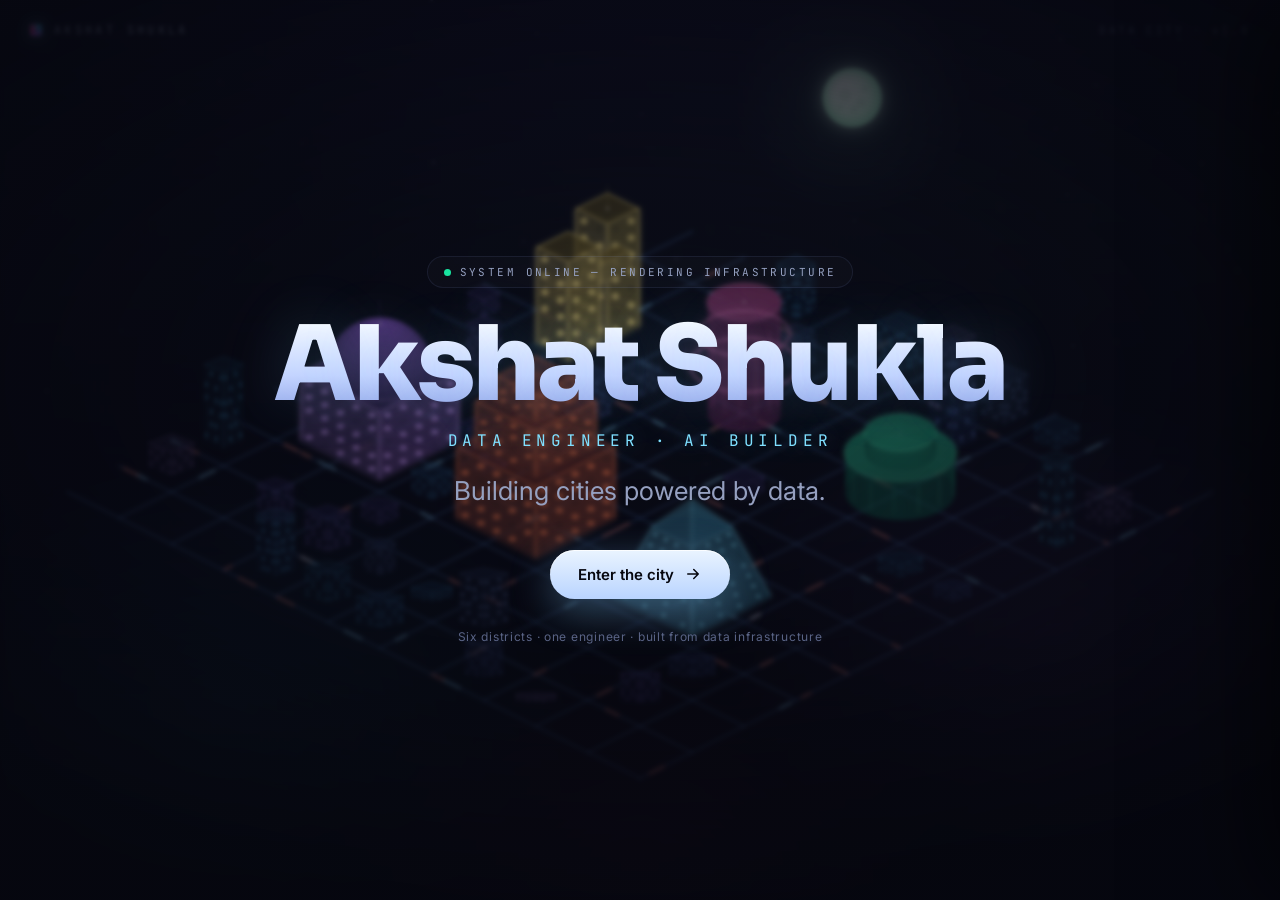
==== index.html @ b4cf758c "Data City — interactive isometric portfolio Initial commit: canvas isometric data-city with six inte" ====
<!DOCTYPE html>
<html lang="en">
<head>
  <meta charset="UTF-8" />
  <meta name="viewport" content="width=device-width, initial-scale=1.0, maximum-scale=1" />
  <title>Akshat Shukla — Data Engineer · AI Builder</title>
  <meta name="description" content="The digital infrastructure of a data engineer, explored as a futuristic city." />
  <link rel="preconnect" href="https://fonts.googleapis.com" />
  <link rel="preconnect" href="https://fonts.gstatic.com" crossorigin />
  <link href="https://fonts.googleapis.com/css2?family=Inter:wght@400;500;600;700;800&family=Sora:wght@600;700;800&family=JetBrains+Mono:wght@400;500&display=swap" rel="stylesheet" />
  <link rel="stylesheet" href="css/styles.css" />
</head>
<body>
  <!-- ambient backdrop -->
  <div class="bg-grad"></div>
  <div class="bg-glow"></div>

  <!-- the city canvas -->
  <canvas id="city" aria-label="Interactive data city"></canvas>

  <!-- hover tooltip -->
  <div id="tip" class="tip" role="status"></div>

  <!-- top bar -->
  <header class="topbar">
    <div class="brand">
      <span class="brand-mark"></span>
      <span class="brand-name">AKSHAT&nbsp;SHUKLA</span>
    </div>
    <div class="topbar-meta">DATA&nbsp;CITY · v1.0</div>
  </header>

  <!-- district rail -->
  <nav id="rail" class="rail" aria-label="Districts"></nav>

  <!-- ground hint -->
  <div class="ground-hint" aria-hidden="true">
    <span>Drag to explore · scroll to zoom · click a district</span>
  </div>

  <!-- hero overlay -->
  <section id="hero" class="hero">
    <div class="hero-inner">
      <div class="hero-eyebrow">
        <span class="pulse-dot"></span> SYSTEM ONLINE — RENDERING INFRASTRUCTURE
      </div>
      <h1 id="hero-name" class="hero-name"></h1>
      <div id="hero-role" class="hero-role"></div>
      <p id="hero-tag" class="hero-tag"></p>
      <button id="enter" class="enter-btn">
        <span>Enter the city</span>
        <svg width="18" height="18" viewBox="0 0 24 24" fill="none">
          <path d="M5 12h14M13 6l6 6-6 6" stroke="currentColor" stroke-width="2" stroke-linecap="round" stroke-linejoin="round"/>
        </svg>
      </button>
      <div class="hero-foot">Six districts · one engineer · built from data infrastructure</div>
    </div>
  </section>

  <!-- detail panel -->
  <div id="scrim" class="scrim"></div>
  <aside id="panel" class="panel" aria-label="District detail">
    <button id="panel-close" class="panel-close" aria-label="Close">
      <svg width="20" height="20" viewBox="0 0 24 24" fill="none">
        <path d="M6 6l12 12M18 6L6 18" stroke="currentColor" stroke-width="2" stroke-linecap="round"/>
      </svg>
    </button>
    <div id="panel-body" class="panel-body"></div>
  </aside>

  <!-- contact strip -->
  <footer class="contact">
    <span class="contact-tag">Let's build something</span>
    <nav id="contact-links" class="contact-links"></nav>
  </footer>

  <script src="js/data.js"></script>
  <script src="js/city.js"></script>
  <script src="js/app.js"></script>
</body>
</html>
---- css/styles.css ----
/* =====================================================================
   DATA CITY — premium dark cyberpunk theme
   ===================================================================== */
:root {
  --bg: #06070f;
  --bg-2: #0a0c1a;
  --ink: #eaf0ff;
  --ink-dim: #95a0c0;
  --ink-faint: #5a6486;
  --line: rgba(120, 140, 200, 0.12);
  --glass: rgba(14, 17, 34, 0.66);
  --accent: #39c6ff;
  --glow: #7fe0ff;
  --ease: cubic-bezier(0.22, 1, 0.36, 1);
}

* { box-sizing: border-box; margin: 0; padding: 0; }
html, body { height: 100%; }
body {
  background: var(--bg);
  color: var(--ink);
  font-family: "Inter", system-ui, -apple-system, sans-serif;
  overflow: hidden;
  -webkit-font-smoothing: antialiased;
  text-rendering: optimizeLegibility;
}

/* ---- ambient backdrop ------------------------------------------------ */
.bg-grad {
  position: fixed; inset: 0; z-index: 0;
  background:
    radial-gradient(120% 80% at 50% -10%, #141033 0%, #0a0c1a 45%, #06070f 100%);
}
.bg-glow {
  position: fixed; inset: 0; z-index: 0; pointer-events: none;
  background:
    radial-gradient(40% 40% at 18% 78%, rgba(57,198,255,0.10), transparent 70%),
    radial-gradient(38% 38% at 82% 70%, rgba(176,107,255,0.10), transparent 70%),
    radial-gradient(34% 34% at 50% 96%, rgba(255,72,176,0.08), transparent 70%);
  filter: blur(8px);
}

#city {
  position: fixed; inset: 0; z-index: 1;
  width: 100%; height: 100%;
  display: block;
  touch-action: none;
}

/* ---- top bar --------------------------------------------------------- */
.topbar {
  position: fixed; top: 0; left: 0; right: 0; z-index: 30;
  display: flex; align-items: center; justify-content: space-between;
  padding: 22px 30px;
  pointer-events: none;
}
.brand { display: flex; align-items: center; gap: 12px; }
.brand-mark {
  width: 12px; height: 12px; border-radius: 3px;
  background: conic-gradient(from 45deg, #39c6ff, #b06bff, #ff48b0, #39c6ff);
  box-shadow: 0 0 16px rgba(127,224,255,0.7);
}
.brand-name {
  font-family: "JetBrains Mono", monospace;
  font-size: 12px; letter-spacing: 0.28em; color: var(--ink-dim);
}
.topbar-meta {
  font-family: "JetBrains Mono", monospace;
  font-size: 11px; letter-spacing: 0.22em; color: var(--ink-faint);
}

/* ---- district rail --------------------------------------------------- */
.rail {
  position: fixed; left: 24px; top: 50%; z-index: 25;
  transform: translateY(-50%);
  display: flex; flex-direction: column; gap: 4px;
  padding: 10px;
  background: var(--glass);
  backdrop-filter: blur(18px) saturate(140%);
  border: 1px solid var(--line);
  border-radius: 16px;
  opacity: 0; pointer-events: none;
  transition: opacity 0.6s var(--ease) 0.2s, transform 0.6s var(--ease);
}
body.entered .rail { opacity: 1; pointer-events: auto; }
.rail-item {
  --accent: #39c6ff;
  display: flex; align-items: center; gap: 11px;
  background: transparent; border: 0; cursor: pointer;
  padding: 9px 14px 9px 11px; border-radius: 11px;
  color: var(--ink-dim); font-size: 13px; font-weight: 500;
  width: 100%; text-align: left;
  transition: background 0.25s, color 0.25s;
}
.rail-item .dot {
  width: 8px; height: 8px; border-radius: 50%;
  background: var(--accent);
  box-shadow: 0 0 10px var(--accent);
  flex-shrink: 0;
}
.rail-item:hover { background: rgba(255,255,255,0.05); color: var(--ink); }
.rail-label { white-space: nowrap; }

/* ---- hover tooltip --------------------------------------------------- */
.tip {
  position: fixed; z-index: 28; pointer-events: none;
  transform: translate(-50%, calc(-100% - 22px));
  display: flex; flex-direction: column; gap: 3px;
  min-width: 200px; max-width: 260px;
  padding: 13px 15px;
  background: var(--glass);
  backdrop-filter: blur(20px) saturate(150%);
  border: 1px solid var(--line);
  border-radius: 14px;
  box-shadow: 0 18px 50px rgba(0,0,0,0.55);
  opacity: 0; scale: 0.95;
  transition: opacity 0.18s var(--ease), scale 0.18s var(--ease);
}
.tip.show { opacity: 1; scale: 1; }
.tip-kicker { font-family: "JetBrains Mono", monospace; font-size: 10px; letter-spacing: 0.18em; text-transform: uppercase; }
.tip-name { font-family: "Sora", sans-serif; font-size: 16px; font-weight: 700; }
.tip-desc { font-size: 12px; color: var(--ink-dim); line-height: 1.45; margin-top: 2px; }
.tip-hint { font-size: 11px; color: var(--ink-faint); margin-top: 6px; }

/* ---- ground hint ----------------------------------------------------- */
.ground-hint {
  position: fixed; bottom: 26px; left: 30px; z-index: 20;
  font-family: "JetBrains Mono", monospace;
  font-size: 11px; letter-spacing: 0.14em; color: var(--ink-faint);
  opacity: 0; transition: opacity 0.8s var(--ease) 0.5s;
}
body.entered .ground-hint { opacity: 1; }
body.panel-open .ground-hint { opacity: 0; }

/* ---- hero ------------------------------------------------------------ */
.hero {
  position: fixed; inset: 0; z-index: 40;
  display: grid; place-items: center;
  padding: 24px;
  background: radial-gradient(80% 60% at 50% 42%, rgba(6,7,15,0.35) 0%, rgba(6,7,15,0.78) 70%, rgba(6,7,15,0.92) 100%);
  backdrop-filter: blur(2px);
  transition: opacity 1s var(--ease), backdrop-filter 1s var(--ease);
}
.hero.dismiss { opacity: 0; backdrop-filter: blur(0); pointer-events: none; }
.hero-inner {
  text-align: center; max-width: 760px;
  animation: heroIn 1.2s var(--ease) both;
}
@keyframes heroIn { from { opacity: 0; transform: translateY(22px); } to { opacity: 1; transform: none; } }
.hero-eyebrow {
  display: inline-flex; align-items: center; gap: 9px;
  font-family: "JetBrains Mono", monospace;
  font-size: 11px; letter-spacing: 0.22em; color: var(--ink-dim);
  padding: 8px 16px; border: 1px solid var(--line); border-radius: 100px;
  background: rgba(255,255,255,0.02);
}
.pulse-dot {
  width: 7px; height: 7px; border-radius: 50%; background: #19e3a0;
  box-shadow: 0 0 0 0 rgba(25,227,160,0.6); animation: pulse 2s infinite;
}
@keyframes pulse {
  0% { box-shadow: 0 0 0 0 rgba(25,227,160,0.55); }
  70% { box-shadow: 0 0 0 9px rgba(25,227,160,0); }
  100% { box-shadow: 0 0 0 0 rgba(25,227,160,0); }
}
.hero-name {
  font-family: "Sora", sans-serif; font-weight: 800;
  font-size: clamp(48px, 9vw, 104px);
  line-height: 0.98; letter-spacing: -0.03em;
  margin: 26px 0 14px;
  background: linear-gradient(180deg, #ffffff 0%, #c8d4ff 60%, #8ea2e6 100%);
  -webkit-background-clip: text; background-clip: text; color: transparent;
  text-shadow: 0 0 60px rgba(127,224,255,0.18);
}
.hero-role {
  font-family: "JetBrains Mono", monospace;
  font-size: clamp(13px, 2vw, 16px); letter-spacing: 0.3em;
  color: var(--glow); text-transform: uppercase;
  text-shadow: 0 0 22px rgba(127,224,255,0.4);
}
.hero-tag {
  font-size: clamp(18px, 3vw, 26px); color: var(--ink-dim);
  margin: 22px auto 0; max-width: 520px; line-height: 1.4; font-weight: 400;
}
.enter-btn {
  margin-top: 40px;
  display: inline-flex; align-items: center; gap: 10px;
  font-family: "Inter", sans-serif; font-size: 15px; font-weight: 600;
  color: #06070f; cursor: pointer;
  padding: 15px 28px; border: 0; border-radius: 100px;
  background: linear-gradient(180deg, #eaf4ff, #b9d4ff);
  box-shadow: 0 12px 40px rgba(127,200,255,0.35), inset 0 1px 0 rgba(255,255,255,0.8);
  transition: transform 0.3s var(--ease), box-shadow 0.3s var(--ease);
}
.enter-btn:hover { transform: translateY(-2px); box-shadow: 0 18px 54px rgba(127,200,255,0.5); }
.enter-btn svg { transition: transform 0.3s var(--ease); }
.enter-btn:hover svg { transform: translateX(4px); }
.hero-foot {
  margin-top: 30px; font-size: 12px; color: var(--ink-faint);
  letter-spacing: 0.06em;
}

/* ---- scrim ----------------------------------------------------------- */
.scrim {
  position: fixed; inset: 0; z-index: 44;
  background: rgba(4,5,12,0.5);
  backdrop-filter: blur(3px);
  opacity: 0; pointer-events: none;
  transition: opacity 0.5s var(--ease);
}
.scrim.show { opacity: 1; pointer-events: auto; }

/* ---- detail panel ---------------------------------------------------- */
.panel {
  position: fixed; top: 0; right: 0; bottom: 0; z-index: 46;
  width: min(560px, 94vw);
  background: linear-gradient(180deg, rgba(13,16,33,0.96), rgba(8,10,22,0.98));
  backdrop-filter: blur(26px) saturate(150%);
  border-left: 1px solid var(--line);
  box-shadow: -40px 0 100px rgba(0,0,0,0.6);
  transform: translateX(104%);
  transition: transform 0.66s var(--ease);
  display: flex; flex-direction: column;
}
.panel::before {
  content: ""; position: absolute; top: 0; left: 0; right: 0; height: 3px;
  background: linear-gradient(90deg, transparent, var(--accent), transparent);
  box-shadow: 0 0 24px var(--glow);
}
.panel.open { transform: none; }
.panel-close {
  position: absolute; top: 20px; right: 20px; z-index: 2;
  width: 40px; height: 40px; border-radius: 50%;
  display: grid; place-items: center; cursor: pointer;
  background: rgba(255,255,255,0.05); border: 1px solid var(--line);
  color: var(--ink-dim); transition: all 0.25s var(--ease);
}
.panel-close:hover { background: rgba(255,255,255,0.1); color: var(--ink); transform: rotate(90deg); }

.panel-body { overflow-y: auto; padding: 56px 44px 40px; scrollbar-width: thin; }
.panel-body::-webkit-scrollbar { width: 8px; }
.panel-body::-webkit-scrollbar-thumb { background: rgba(255,255,255,0.08); border-radius: 8px; }

.panel-head { padding-bottom: 8px; }
.panel-kicker {
  font-family: "JetBrains Mono", monospace; font-size: 12px;
  letter-spacing: 0.24em; text-transform: uppercase; color: var(--accent);
  text-shadow: 0 0 18px var(--glow);
}
.panel-title {
  font-family: "Sora", sans-serif; font-weight: 800;
  font-size: clamp(30px, 5vw, 42px); line-height: 1.04; letter-spacing: -0.02em;
  margin: 12px 0 16px;
}
.panel-lede { color: var(--ink-dim); font-size: 15.5px; line-height: 1.62; }

.stats { display: flex; gap: 10px; margin-top: 26px; }
.stat {
  flex: 1; padding: 16px 14px; border-radius: 14px;
  background: rgba(255,255,255,0.025); border: 1px solid var(--line);
  text-align: center;
}
.stat-v {
  font-family: "Sora", sans-serif; font-weight: 700; font-size: 24px;
  color: var(--ink);
  background: linear-gradient(180deg, var(--glow), var(--accent));
  -webkit-background-clip: text; background-clip: text; color: transparent;
}
.stat-k { font-size: 11px; color: var(--ink-faint); margin-top: 5px; letter-spacing: 0.04em; }

.block { margin-top: 38px; }
.block-title {
  font-family: "JetBrains Mono", monospace; font-size: 12px;
  letter-spacing: 0.2em; text-transform: uppercase; color: var(--ink-faint);
  margin-bottom: 16px; display: flex; align-items: center; gap: 10px;
}
.block-title::after { content: ""; flex: 1; height: 1px; background: var(--line); }

.xp {
  padding: 18px 20px; border-radius: 16px; margin-bottom: 12px;
  background: rgba(255,255,255,0.022); border: 1px solid var(--line);
  border-left: 2px solid color-mix(in srgb, var(--accent) 70%, transparent);
}
.xp-head { display: flex; justify-content: space-between; align-items: baseline; gap: 12px; }
.xp-role { font-family: "Sora", sans-serif; font-size: 16px; font-weight: 700; }
.xp-org { font-size: 13px; color: var(--ink-dim); margin-top: 2px; }
.xp-period {
  font-family: "JetBrains Mono", monospace; font-size: 11px;
  color: var(--glow); white-space: nowrap; letter-spacing: 0.04em;
}
.xp-points { list-style: none; margin-top: 12px; display: flex; flex-direction: column; gap: 8px; }
.xp-points li {
  position: relative; padding-left: 16px; font-size: 13.5px;
  color: var(--ink-dim); line-height: 1.55;
}
.xp-points li::before {
  content: ""; position: absolute; left: 0; top: 8px;
  width: 5px; height: 5px; border-radius: 50%;
  background: var(--accent); box-shadow: 0 0 8px var(--glow);
}
.xp-note { margin-top: 8px; font-size: 13px; color: var(--glow); font-family: "JetBrains Mono", monospace; }

.projects { display: flex; flex-direction: column; gap: 14px; }
.project {
  padding: 20px; border-radius: 16px;
  background: rgba(255,255,255,0.022);
  border: 1px solid var(--line);
  transition: border-color 0.3s var(--ease), transform 0.3s var(--ease), background 0.3s var(--ease);
}
.project:hover {
  border-color: color-mix(in srgb, var(--accent) 50%, transparent);
  background: rgba(255,255,255,0.04);
  transform: translateY(-2px);
}
.project h4 { font-family: "Sora", sans-serif; font-size: 17px; font-weight: 700; }
.project p { color: var(--ink-dim); font-size: 14px; line-height: 1.6; margin: 9px 0 14px; }
.tags { display: flex; flex-wrap: wrap; gap: 7px; }
.tag {
  font-family: "JetBrains Mono", monospace; font-size: 11px;
  padding: 5px 10px; border-radius: 7px; color: var(--glow);
  background: color-mix(in srgb, var(--accent) 12%, transparent);
  border: 1px solid color-mix(in srgb, var(--accent) 28%, transparent);
}

.skill-grid { display: grid; grid-template-columns: 1fr 1fr; gap: 16px; }
.skill-group-name { font-size: 12px; color: var(--ink-faint); margin-bottom: 9px; letter-spacing: 0.04em; }
.chips { display: flex; flex-wrap: wrap; gap: 7px; }
.chip {
  font-size: 12.5px; padding: 6px 11px; border-radius: 8px;
  background: rgba(255,255,255,0.04); border: 1px solid var(--line); color: var(--ink);
  transition: all 0.25s var(--ease);
}
.chip:hover {
  border-color: color-mix(in srgb, var(--accent) 55%, transparent);
  color: var(--glow); box-shadow: 0 0 18px color-mix(in srgb, var(--accent) 25%, transparent);
}

.side { display: flex; flex-direction: column; gap: 10px; }
.side-item {
  padding: 13px 16px; border-radius: 13px;
  background: rgba(255,255,255,0.02); border: 1px solid var(--line);
  transition: border-color 0.25s var(--ease);
}
.side-item:hover { border-color: color-mix(in srgb, var(--accent) 40%, transparent); }
.side-row { display: flex; justify-content: space-between; align-items: baseline; gap: 10px; }
.side-name { font-family: "Sora", sans-serif; font-size: 14.5px; font-weight: 600; }
.side-tag { font-family: "JetBrains Mono", monospace; font-size: 10.5px; color: var(--glow); white-space: nowrap; }
.side-desc { font-size: 13px; color: var(--ink-dim); line-height: 1.5; margin-top: 4px; }

.diagram-wrap {
  padding: 18px; border-radius: 16px;
  background: rgba(255,255,255,0.018); border: 1px solid var(--line);
  overflow-x: auto;
}
.diagram { width: 100%; height: auto; min-width: 480px; }

.achievements { list-style: none; display: flex; flex-direction: column; gap: 10px; }
.achievements li {
  display: flex; align-items: flex-start; gap: 11px;
  font-size: 14.5px; color: var(--ink-dim); line-height: 1.5;
}
.bolt { color: var(--accent); filter: drop-shadow(0 0 8px var(--glow)); }

/* ---- spotify / moon panel ---- */
.moon-card {
  position: relative; overflow: hidden;
  padding: 40px 28px 32px; border-radius: 20px; text-align: center;
  background:
    radial-gradient(120% 90% at 50% -20%, color-mix(in srgb, var(--accent) 22%, transparent), transparent 60%),
    rgba(255,255,255,0.02);
  border: 1px solid color-mix(in srgb, var(--accent) 28%, transparent);
}
.moon-orb {
  width: 92px; height: 92px; border-radius: 50%; margin: 0 auto 26px;
  background: radial-gradient(circle at 36% 32%, #fff, var(--glow) 55%, var(--accent));
  box-shadow: 0 0 50px color-mix(in srgb, var(--glow) 60%, transparent), inset -8px -8px 22px rgba(40,90,65,0.25);
  animation: moonFloat 6s ease-in-out infinite;
}
@keyframes moonFloat { 0%,100% { transform: translateY(0); } 50% { transform: translateY(-8px); } }
.eq { display: flex; align-items: flex-end; justify-content: center; gap: 3px; height: 46px; margin-bottom: 26px; }
.eq-bar {
  width: 4px; border-radius: 3px; background: linear-gradient(180deg, var(--glow), var(--accent));
  height: 30%; opacity: 0.85;
  animation: eq 1.1s ease-in-out infinite;
  animation-delay: calc(var(--i) * -0.07s);
}
@keyframes eq { 0%,100% { height: 18%; } 50% { height: 92%; } }
.spotify-btn {
  display: inline-flex; align-items: center; gap: 10px;
  padding: 13px 24px; border-radius: 100px; text-decoration: none;
  font-size: 14.5px; font-weight: 600; color: #052012;
  background: linear-gradient(180deg, #b8ffd6, var(--accent));
  box-shadow: 0 10px 32px color-mix(in srgb, var(--accent) 40%, transparent);
  transition: transform 0.3s var(--ease), box-shadow 0.3s var(--ease);
}
.spotify-btn:hover { transform: translateY(-2px); box-shadow: 0 16px 42px color-mix(in srgb, var(--accent) 55%, transparent); }
.moon-note { margin-top: 20px; font-size: 13px; color: var(--ink-dim); font-style: italic; }

.sp-embeds { display: flex; flex-direction: column; gap: 24px; }
.sp-item { display: flex; flex-direction: column; gap: 11px; }
.sp-name { font-family: "Sora", sans-serif; font-size: 15px; font-weight: 700; }
.sp-blurb { font-size: 13px; color: var(--ink-dim); line-height: 1.55; margin-top: 3px; }
.sp-embed { display: block; width: 100%; border: 0; border-radius: 12px; }

.panel-foot { margin-top: 40px; }
.next-district {
  --accent: #39c6ff;
  width: 100%; text-align: left; cursor: pointer;
  display: flex; flex-direction: column; gap: 4px;
  padding: 18px 22px; border-radius: 16px;
  background: color-mix(in srgb, var(--accent) 8%, transparent);
  border: 1px solid color-mix(in srgb, var(--accent) 30%, transparent);
  color: var(--ink); transition: all 0.3s var(--ease);
}
.next-district:hover { background: color-mix(in srgb, var(--accent) 16%, transparent); transform: translateX(4px); }
.next-district span { font-size: 11px; color: var(--ink-faint); letter-spacing: 0.14em; text-transform: uppercase; }
.next-district strong { font-family: "Sora", sans-serif; font-size: 18px; }

/* ---- contact --------------------------------------------------------- */
.contact {
  position: fixed; right: 30px; bottom: 24px; z-index: 22;
  display: flex; align-items: center; gap: 16px;
  opacity: 0; transition: opacity 0.8s var(--ease) 0.6s;
}
body.entered .contact { opacity: 1; }
body.panel-open .contact { opacity: 0; pointer-events: none; }
.contact-tag { font-size: 12px; color: var(--ink-faint); }
.contact-links { display: flex; gap: 6px; }
.contact-links a {
  font-size: 12.5px; color: var(--ink-dim); text-decoration: none;
  padding: 8px 13px; border-radius: 9px; border: 1px solid var(--line);
  background: var(--glass); backdrop-filter: blur(12px);
  transition: all 0.25s var(--ease);
}
.contact-links a:hover { color: var(--ink); border-color: rgba(127,224,255,0.4); box-shadow: 0 0 18px rgba(127,224,255,0.18); }

/* ---- responsive ------------------------------------------------------ */
@media (max-width: 720px) {
  .rail { left: 12px; padding: 8px; }
  .rail-label { display: none; }
  .rail-item { padding: 11px; }
  .topbar { padding: 16px 18px; }
  .contact { right: 14px; bottom: 14px; }
  .contact-tag { display: none; }
  .panel-body { padding: 52px 24px 32px; }
  .skill-grid { grid-template-columns: 1fr; }
  .ground-hint { font-size: 10px; bottom: 70px; }
}

@media (prefers-reduced-motion: reduce) {
  *, *::before, *::after { animation-duration: 0.001ms !important; transition-duration: 0.18s !important; }
}
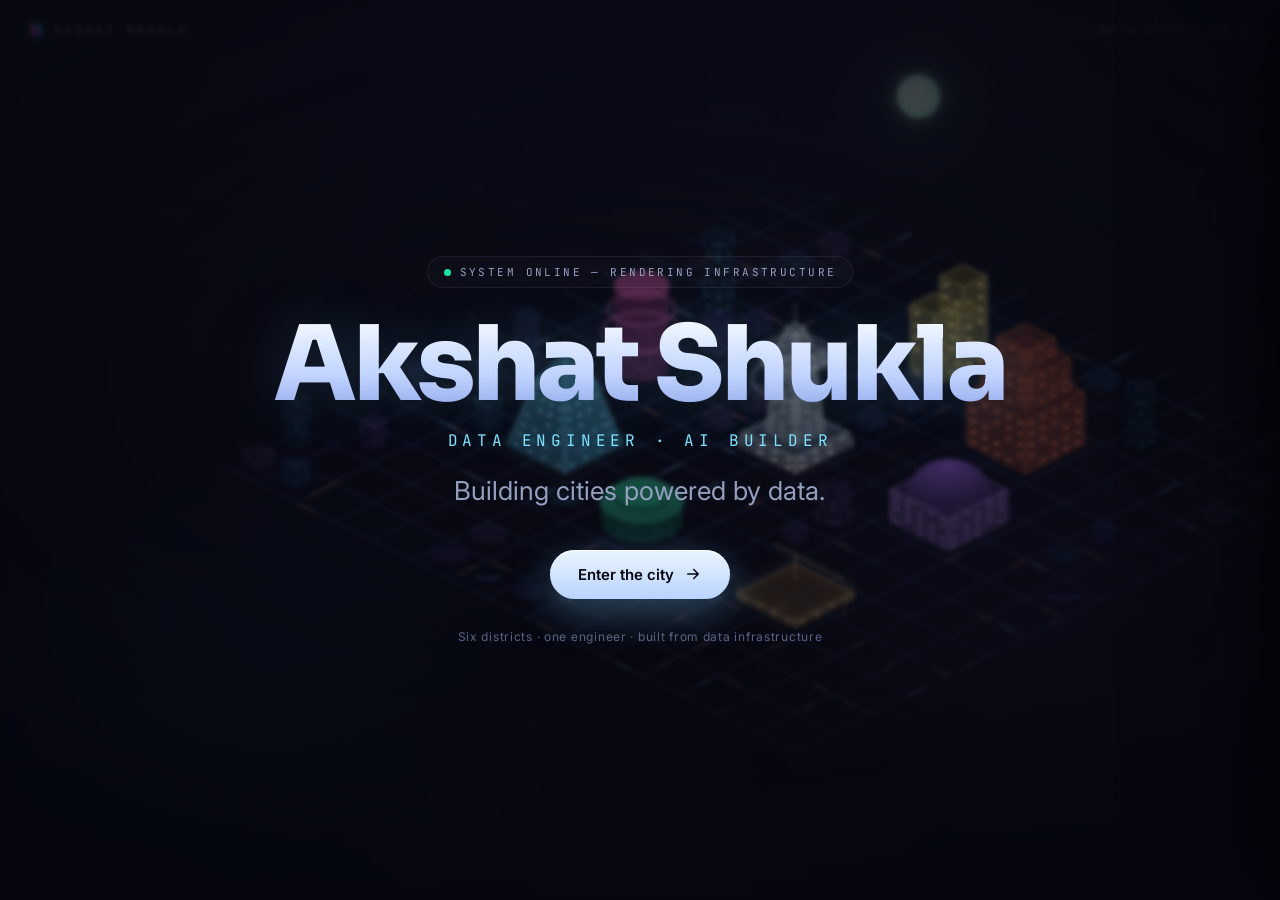
==== commit 97801d64: "Add rail collapse toggle + raise the moon Add a chevron toggle that hides/shows the left district ra" ====
--- a/index.html
+++ b/index.html
@@ -32,6 +32,11 @@
 
   <!-- district rail -->
   <nav id="rail" class="rail" aria-label="Districts"></nav>
+  <button id="rail-toggle" class="rail-toggle" aria-label="Toggle district panel" title="Hide / show districts">
+    <svg class="chev" width="16" height="16" viewBox="0 0 24 24" fill="none">
+      <path d="M15 6l-6 6 6 6" stroke="currentColor" stroke-width="2" stroke-linecap="round" stroke-linejoin="round"/>
+    </svg>
+  </button>
 
   <!-- ground hint -->
   <div class="ground-hint" aria-hidden="true">
--- a/css/styles.css
+++ b/css/styles.css
@@ -101,6 +101,25 @@
 .rail-item:hover { background: rgba(255,255,255,0.05); color: var(--ink); }
 .rail-label { white-space: nowrap; }
 
+/* rail collapse toggle */
+.rail-toggle {
+  position: fixed; top: 50%; left: 290px; z-index: 26;
+  transform: translateY(-50%);
+  width: 30px; height: 50px; border-radius: 12px;
+  display: grid; place-items: center; cursor: pointer;
+  background: var(--glass); backdrop-filter: blur(18px) saturate(140%);
+  border: 1px solid var(--line); color: var(--ink-dim);
+  opacity: 0; pointer-events: none;
+  transition: left 0.5s var(--ease), opacity 0.6s var(--ease) 0.2s, color 0.25s, background 0.25s;
+}
+.rail-toggle:hover { color: var(--ink); background: rgba(255,255,255,0.06); }
+.rail-toggle .chev { transition: transform 0.5s var(--ease); }
+body.entered .rail-toggle { opacity: 1; pointer-events: auto; }
+body.rail-collapsed .rail { transform: translateY(-50%) translateX(-130%); pointer-events: none; }
+body.rail-collapsed .rail-toggle { left: 16px; }
+body.rail-collapsed .rail-toggle .chev { transform: rotate(180deg); }
+body.panel-open .rail-toggle { opacity: 0; pointer-events: none; }
+
 /* ---- hover tooltip --------------------------------------------------- */
 .tip {
   position: fixed; z-index: 28; pointer-events: none;
@@ -268,6 +287,39 @@
 }
 .stat-k { font-size: 11px; color: var(--ink-faint); margin-top: 5px; letter-spacing: 0.04em; }
 
+/* ---- under-construction (future district) ---- */
+.wip-badge {
+  display: inline-flex; align-items: center; gap: 8px; margin-top: 14px;
+  font-family: "JetBrains Mono", monospace; font-size: 11px; letter-spacing: 0.16em;
+  text-transform: uppercase; color: var(--glow);
+  padding: 7px 14px; border-radius: 100px;
+  background: color-mix(in srgb, var(--accent) 12%, transparent);
+  border: 1px solid color-mix(in srgb, var(--accent) 40%, transparent);
+}
+.wip-dot {
+  width: 8px; height: 8px; border-radius: 2px; background: var(--accent);
+  box-shadow: 0 0 10px var(--accent); animation: wipBlink 1.4s steps(1) infinite;
+}
+@keyframes wipBlink { 0%,50% { opacity: 1; } 51%,100% { opacity: 0.25; } }
+
+.roadmap { display: flex; flex-direction: column; gap: 16px; }
+.rm-item { display: flex; gap: 14px; align-items: flex-start; }
+.rm-marker {
+  flex-shrink: 0; margin-top: 5px; width: 11px; height: 11px;
+  border-radius: 3px; border: 2px solid var(--accent);
+  background: color-mix(in srgb, var(--accent) 22%, transparent);
+  box-shadow: 0 0 10px color-mix(in srgb, var(--accent) 50%, transparent);
+}
+.rm-title { font-family: "Sora", sans-serif; font-size: 15.5px; font-weight: 700; }
+.rm-desc { font-size: 13.5px; color: var(--ink-dim); line-height: 1.55; margin-top: 4px; }
+
+.dot-wip { border-radius: 2px; animation: wipBlink 1.4s steps(1) infinite; }
+.rail-soon {
+  margin-left: auto; font-family: "JetBrains Mono", monospace; font-size: 9px;
+  letter-spacing: 0.14em; color: var(--accent); padding: 2px 6px; border-radius: 5px;
+  border: 1px solid color-mix(in srgb, var(--accent) 45%, transparent);
+}
+
 .block { margin-top: 38px; }
 .block-title {
   font-family: "JetBrains Mono", monospace; font-size: 12px;
@@ -360,6 +412,38 @@
   font-size: 14.5px; color: var(--ink-dim); line-height: 1.5;
 }
 .bolt { color: var(--accent); filter: drop-shadow(0 0 8px var(--glow)); }
+
+/* ---- mission control HQ ---- */
+.rail-hq { position: relative; }
+.hq-mark {
+  width: 12px; height: 12px; flex-shrink: 0;
+  background: conic-gradient(from 45deg, #39c6ff, #b06bff, #ff48b0, #39c6ff);
+  border-radius: 3px; transform: rotate(45deg);
+  box-shadow: 0 0 12px rgba(207,227,255,0.8);
+}
+.rail-hq .rail-label { font-weight: 600; color: var(--ink); }
+.hq-head .hq-role {
+  font-family: "JetBrains Mono", monospace; font-size: 12px; letter-spacing: 0.26em;
+  text-transform: uppercase; color: var(--glow); margin: 4px 0 16px;
+  text-shadow: 0 0 20px rgba(255,255,255,0.4);
+}
+.hq-mission {
+  margin: 0; padding: 18px 22px; border-radius: 14px;
+  border-left: 3px solid color-mix(in srgb, var(--accent) 80%, transparent);
+  background: rgba(255,255,255,0.03);
+  font-family: "Sora", sans-serif; font-size: 18px; line-height: 1.5; font-weight: 600;
+  color: var(--ink);
+}
+.hq-future { font-size: 15px; line-height: 1.62; color: var(--ink-dim); }
+.hq-contact { display: flex; flex-wrap: wrap; gap: 10px; }
+.hq-contact a {
+  font-size: 14px; font-weight: 600; text-decoration: none; color: #06070f;
+  padding: 11px 20px; border-radius: 100px;
+  background: linear-gradient(180deg, #eaf4ff, #b9d4ff);
+  box-shadow: 0 8px 24px rgba(127,200,255,0.28);
+  transition: transform 0.25s var(--ease), box-shadow 0.25s var(--ease);
+}
+.hq-contact a:hover { transform: translateY(-2px); box-shadow: 0 14px 34px rgba(127,200,255,0.45); }
 
 /* ---- spotify / moon panel ---- */
 .moon-card {
@@ -438,7 +522,9 @@
 @media (max-width: 720px) {
   .rail { left: 12px; padding: 8px; }
   .rail-label { display: none; }
+  .rail-soon { display: none; }
   .rail-item { padding: 11px; }
+  .rail-toggle { left: 66px; }
   .topbar { padding: 16px 18px; }
   .contact { right: 14px; bottom: 14px; }
   .contact-tag { display: none; }
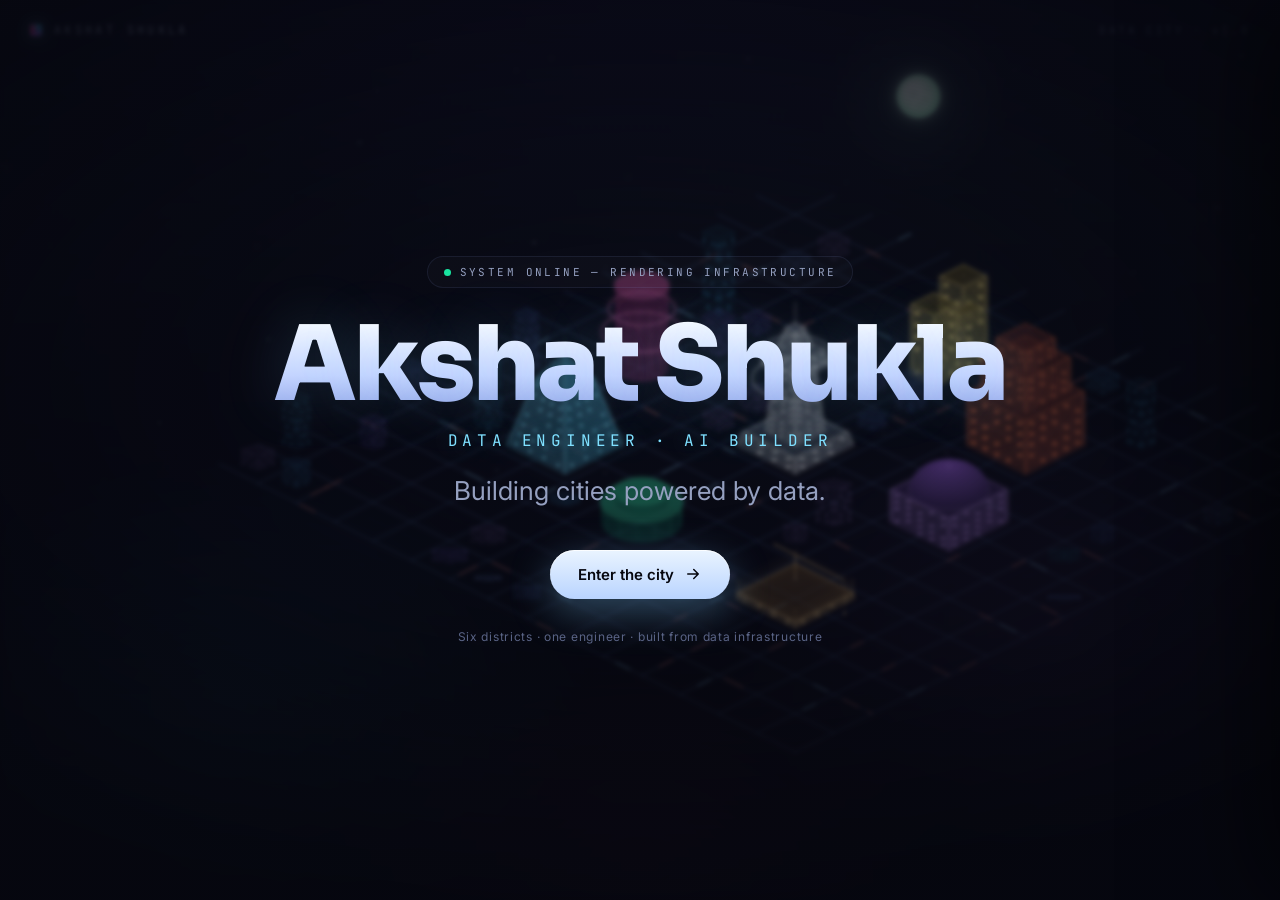
==== commit caf8356a: "Add deep-linkable districts + OG / Twitter share card Council #2 + #3 priority: distribution plumbin" ====
--- a/index.html
+++ b/index.html
@@ -4,7 +4,29 @@
   <meta charset="UTF-8" />
   <meta name="viewport" content="width=device-width, initial-scale=1.0, maximum-scale=1" />
   <title>Akshat Shukla — Data Engineer · AI Builder</title>
-  <meta name="description" content="The digital infrastructure of a data engineer, explored as a futuristic city." />
+  <meta name="description" content="Building cities powered by data. An interactive data city portfolio — Databricks, Snowflake, AI agents, and the platforms in between." />
+  <meta name="author" content="Akshat Shukla" />
+  <meta name="theme-color" content="#06070f" />
+
+  <!-- Open Graph (LinkedIn, Slack, iMessage previews) -->
+  <meta property="og:type" content="website" />
+  <meta property="og:site_name" content="Data City" />
+  <meta property="og:title" content="Akshat Shukla — Data Engineer · AI Builder" />
+  <meta property="og:description" content="Building cities powered by data. An interactive data-engineer portfolio rendered as a futuristic city." />
+  <meta property="og:url" content="https://data-city.vercel.app/" />
+  <meta property="og:image" content="https://data-city.vercel.app/assets/og.png" />
+  <meta property="og:image:width" content="1200" />
+  <meta property="og:image:height" content="630" />
+  <meta property="og:image:alt" content="An isometric neon data city skyline above the name Akshat Shukla, Data Engineer · AI Builder." />
+
+  <!-- Twitter / X cards -->
+  <meta name="twitter:card" content="summary_large_image" />
+  <meta name="twitter:title" content="Akshat Shukla — Data Engineer · AI Builder" />
+  <meta name="twitter:description" content="Building cities powered by data. An interactive data-engineer portfolio rendered as a futuristic city." />
+  <meta name="twitter:image" content="https://data-city.vercel.app/assets/og.png" />
+
+  <link rel="icon" href="data:image/svg+xml,%3Csvg xmlns='http://www.w3.org/2000/svg' viewBox='0 0 16 16'%3E%3Crect width='12' height='12' x='2' y='2' rx='3' fill='%237fe0ff'/%3E%3C/svg%3E" />
+  <link rel="canonical" href="https://data-city.vercel.app/" />
   <link rel="preconnect" href="https://fonts.googleapis.com" />
   <link rel="preconnect" href="https://fonts.gstatic.com" crossorigin />
   <link href="https://fonts.googleapis.com/css2?family=Inter:wght@400;500;600;700;800&family=Sora:wght@600;700;800&family=JetBrains+Mono:wght@400;500&display=swap" rel="stylesheet" />
--- a/css/styles.css
+++ b/css/styles.css
@@ -413,6 +413,36 @@
 }
 .bolt { color: var(--accent); filter: drop-shadow(0 0 8px var(--glow)); }
 
+/* ---- facility 00 (meta rail item) ---- */
+.rail-sep {
+  height: 1px; margin: 6px 8px;
+  background: linear-gradient(90deg, transparent, var(--line), transparent);
+}
+.rail-meta { color: var(--ink-dim); }
+.rail-meta .meta-mark {
+  width: 16px; height: 16px; flex-shrink: 0;
+  display: grid; place-items: center;
+  font-family: "JetBrains Mono", monospace; font-size: 13px; font-weight: 700;
+  color: transparent;
+  background: conic-gradient(from 45deg, #39c6ff, #b06bff, #ff48b0, #39c6ff);
+  -webkit-background-clip: text; background-clip: text;
+}
+.rail-meta:hover { color: var(--ink); }
+.rail-meta .rail-label { font-style: italic; opacity: 0.95; }
+
+.repo-cta {
+  display: inline-flex; align-items: center; gap: 11px;
+  padding: 13px 20px; border-radius: 14px; text-decoration: none;
+  color: var(--ink); font-family: "JetBrains Mono", monospace; font-size: 13px;
+  background: rgba(255,255,255,0.04); border: 1px solid var(--line);
+  transition: border-color 0.25s var(--ease), background 0.25s var(--ease), transform 0.25s var(--ease);
+}
+.repo-cta:hover {
+  border-color: color-mix(in srgb, var(--accent) 55%, transparent);
+  background: rgba(255,255,255,0.06); transform: translateY(-1px);
+}
+.repo-cta svg { color: var(--glow); }
+
 /* ---- mission control HQ ---- */
 .rail-hq { position: relative; }
 .hq-mark {
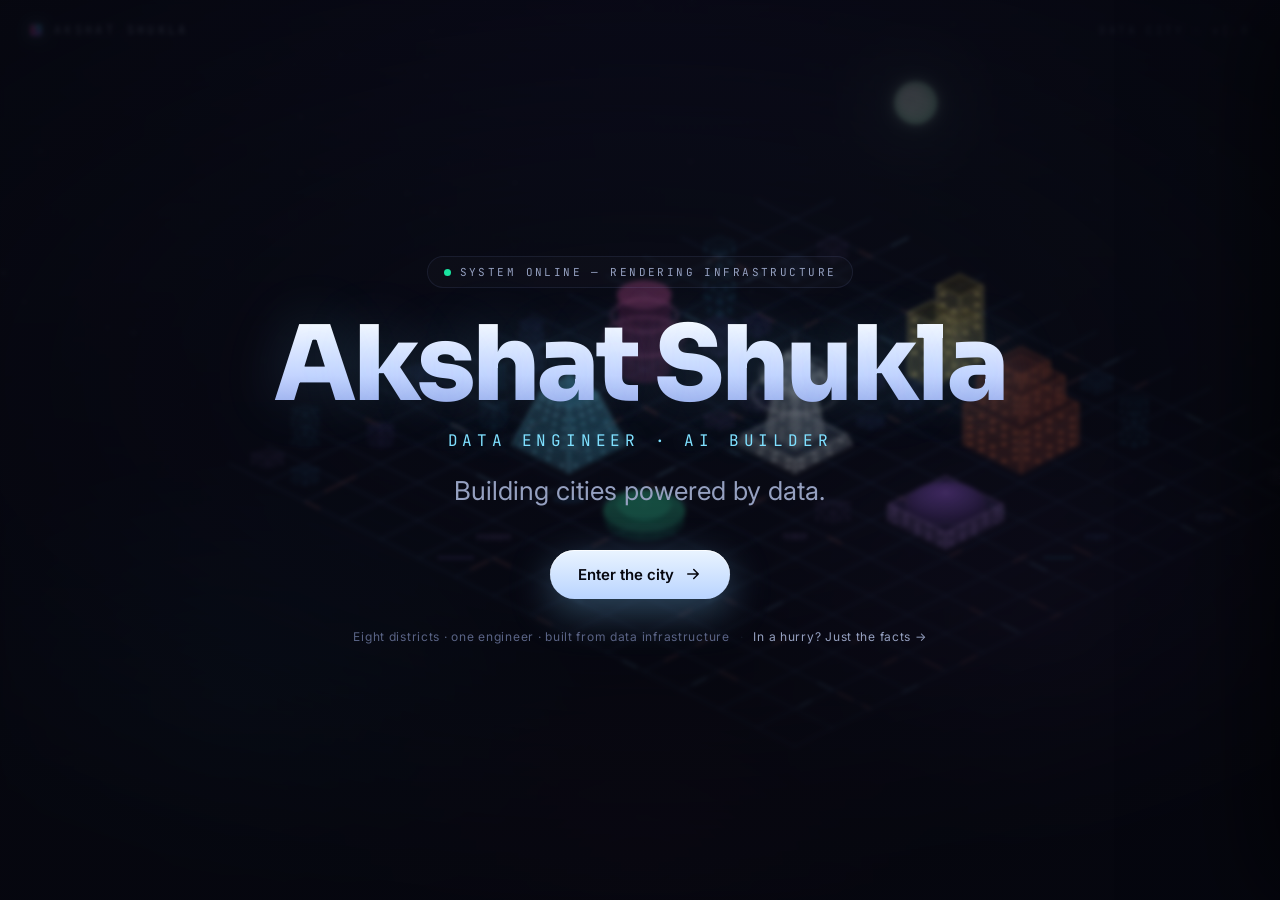
==== commit 85226d9b: "Add flat résumé page and Vercel deploy config. Gives recruiters a scannable /resume view from the he" ====
--- a/index.html
+++ b/index.html
@@ -80,7 +80,11 @@
           <path d="M5 12h14M13 6l6 6-6 6" stroke="currentColor" stroke-width="2" stroke-linecap="round" stroke-linejoin="round"/>
         </svg>
       </button>
-      <div class="hero-foot">Six districts · one engineer · built from data infrastructure</div>
+      <div class="hero-foot">
+        Eight districts · one engineer · built from data infrastructure
+        <span class="hero-sep">·</span>
+        <a class="hero-quiet-link" href="/resume">In a hurry? Just the facts →</a>
+      </div>
     </div>
   </section>
 
--- a/css/styles.css
+++ b/css/styles.css
@@ -217,7 +217,11 @@
 .hero-foot {
   margin-top: 30px; font-size: 12px; color: var(--ink-faint);
   letter-spacing: 0.06em;
-}
+  display: flex; flex-wrap: wrap; justify-content: center; align-items: center; gap: 10px;
+}
+.hero-sep { color: var(--line); }
+.hero-quiet-link { color: var(--ink-dim); text-decoration: none; transition: color 0.2s; }
+.hero-quiet-link:hover { color: var(--glow); }
 
 /* ---- scrim ----------------------------------------------------------- */
 .scrim {
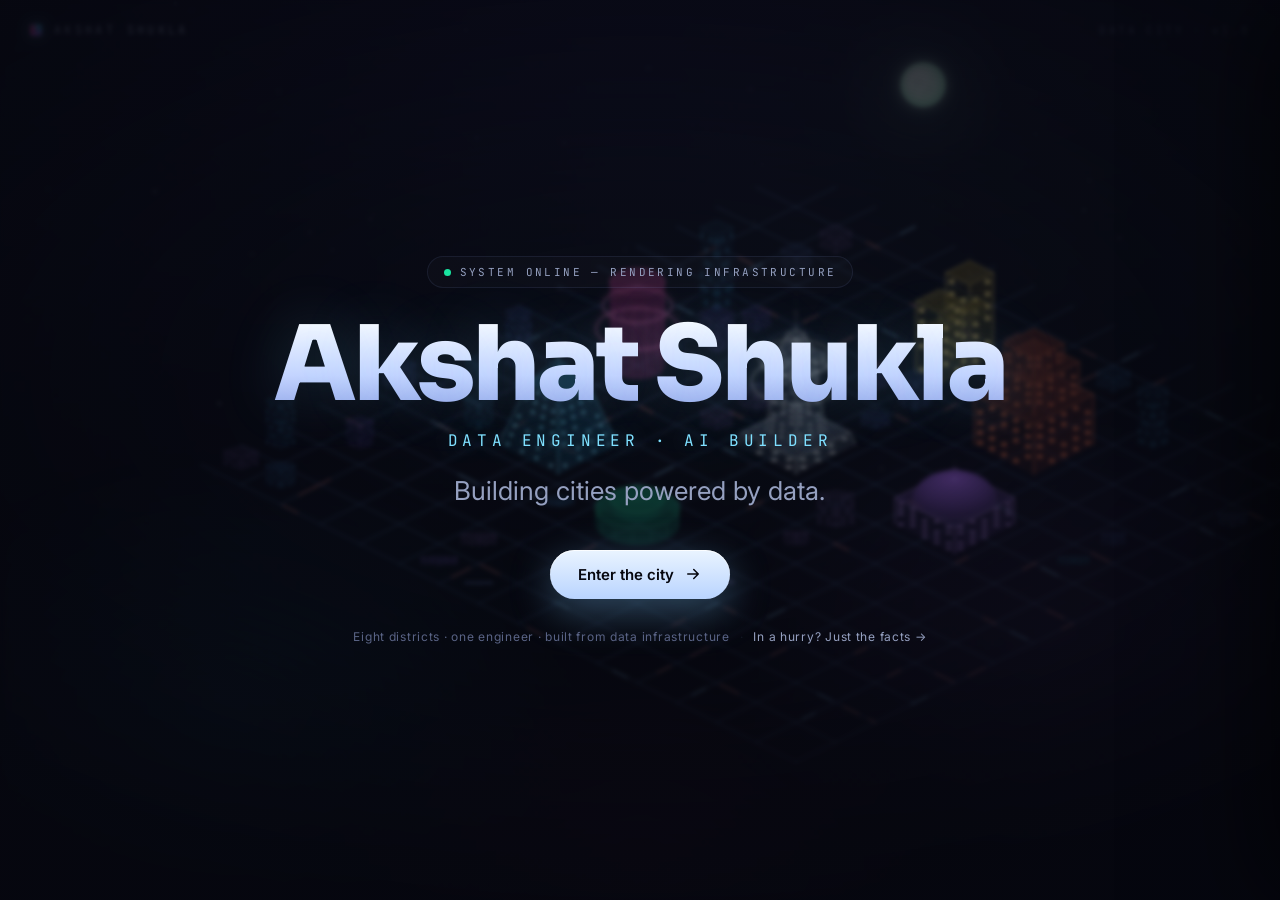
==== commit 81288c76: "Add NIGHT.RADIO + beat-reactive "live mode" city NIGHT.RADIO: a magenta-neon corner widget that expa" ====
--- a/index.html
+++ b/index.html
@@ -105,6 +105,43 @@
     <nav id="contact-links" class="contact-links"></nav>
   </footer>
 
+  <!-- NIGHT.RADIO — corner ambient music widget -->
+  <aside id="radio" class="radio" aria-label="Ambient music">
+    <button id="radio-toggle" class="radio-pill" aria-expanded="false" aria-controls="radio-panel">
+      <span class="radio-eq" aria-hidden="true"><i></i><i></i><i></i><i></i></span>
+      <span class="radio-pill-label">
+        <span class="radio-brand">NIGHT.RADIO</span>
+        <span class="radio-freq" id="radio-freq"></span>
+      </span>
+    </button>
+    <div id="radio-panel" class="radio-panel" role="region" aria-hidden="true">
+      <div class="radio-head">
+        <div>
+          <div class="radio-brand-big">NIGHT.RADIO</div>
+          <div class="radio-sub" id="radio-sub"></div>
+        </div>
+        <div class="radio-head-btns">
+          <button id="radio-live" class="radio-live" aria-pressed="true" title="Toggle the city's beat-reactive lights">
+            <span class="radio-live-dot"></span>LIVE
+          </button>
+          <button id="radio-close" class="radio-close" aria-label="Hide radio">
+            <svg width="14" height="14" viewBox="0 0 24 24" fill="none">
+              <path d="M6 6l12 12M18 6L6 18" stroke="currentColor" stroke-width="2" stroke-linecap="round"/>
+            </svg>
+          </button>
+        </div>
+      </div>
+      <ul id="radio-picks" class="radio-picks"></ul>
+      <div id="radio-player" class="radio-player">
+        <p class="radio-hint">▸ Tap play below to start the broadcast.</p>
+      </div>
+      <p class="radio-foot">
+        <span class="radio-foot-dot"></span>
+        The Data City soundtrack · keep it low.
+      </p>
+    </div>
+  </aside>
+
   <script src="js/data.js"></script>
   <script src="js/city.js"></script>
   <script src="js/app.js"></script>
--- a/css/styles.css
+++ b/css/styles.css
@@ -410,6 +410,87 @@
 }
 .diagram { width: 100%; height: auto; min-width: 480px; }
 
+/* ---- case study (deep dive) ---- */
+.case-study {
+  padding: 28px 26px; border-radius: 18px;
+  background:
+    linear-gradient(180deg, color-mix(in srgb, var(--accent) 6%, transparent), transparent 38%),
+    rgba(255,255,255,0.025);
+  border: 1px solid color-mix(in srgb, var(--accent) 24%, transparent);
+  position: relative;
+}
+.case-study::before {
+  content: ""; position: absolute; top: -1px; left: 22px; right: 22px; height: 2px;
+  background: linear-gradient(90deg, transparent, var(--accent), transparent);
+  opacity: 0.7;
+}
+.cs-header { margin-bottom: 28px; }
+.cs-kicker {
+  font-family: "JetBrains Mono", monospace; font-size: 11px;
+  letter-spacing: 0.22em; text-transform: uppercase;
+  color: var(--accent); text-shadow: 0 0 16px color-mix(in srgb, var(--accent) 50%, transparent);
+}
+.cs-title {
+  font-family: "Sora", sans-serif; font-size: 24px; font-weight: 700;
+  margin: 10px 0 8px; letter-spacing: -0.01em; color: var(--ink);
+}
+.cs-sub { color: var(--ink-dim); font-size: 14.5px; line-height: 1.55; max-width: 60ch; }
+
+.cs-section { margin-top: 26px; }
+.cs-section-h {
+  font-family: "JetBrains Mono", monospace; font-size: 11.5px;
+  letter-spacing: 0.18em; text-transform: uppercase; color: var(--ink-faint);
+  margin-bottom: 14px; padding-bottom: 8px;
+  border-bottom: 1px dashed var(--line);
+}
+.cs-section-h.cs-scar-h { color: color-mix(in srgb, #ff7a4d 60%, var(--ink-dim)); }
+.cs-prose { font-size: 14.5px; color: var(--ink-dim); line-height: 1.65; }
+
+.cs-kv-grid { display: flex; flex-direction: column; gap: 13px; }
+.cs-kv {
+  padding: 11px 14px; border-radius: 11px;
+  background: rgba(255,255,255,0.018);
+  border-left: 2px solid color-mix(in srgb, var(--accent) 55%, transparent);
+}
+.cs-k { font-family: "Sora", sans-serif; font-size: 13.5px; font-weight: 700; color: var(--ink); }
+.cs-v { margin-top: 5px; font-size: 13.5px; color: var(--ink-dim); line-height: 1.55; }
+
+.cs-steps { list-style: none; display: flex; flex-direction: column; gap: 12px; counter-reset: step; }
+.cs-step { display: flex; gap: 14px; align-items: flex-start; font-size: 14px; color: var(--ink-dim); line-height: 1.6; }
+.cs-step-n {
+  font-family: "JetBrains Mono", monospace; font-size: 11px; color: var(--accent);
+  letter-spacing: 0.08em; flex-shrink: 0; padding-top: 2px;
+  min-width: 26px;
+}
+
+.cs-scars { list-style: none; display: flex; flex-direction: column; gap: 11px; }
+.cs-scar {
+  display: flex; gap: 11px; align-items: flex-start;
+  padding: 12px 14px; border-radius: 11px;
+  background: rgba(255,122,77,0.04);
+  border-left: 2px solid rgba(255,122,77,0.45);
+  font-size: 13.5px; color: var(--ink-dim); line-height: 1.55;
+}
+.cs-scar-mark { color: #ff7a4d; flex-shrink: 0; padding-top: 2px; }
+
+.cs-impacts { display: grid; grid-template-columns: repeat(2, 1fr); gap: 10px; }
+.cs-impact {
+  padding: 14px; border-radius: 12px;
+  background: rgba(255,255,255,0.025); border: 1px solid var(--line);
+  text-align: center;
+}
+.cs-impact-v {
+  font-family: "Sora", sans-serif; font-weight: 700; font-size: 22px;
+  background: linear-gradient(180deg, var(--glow), var(--accent));
+  -webkit-background-clip: text; background-clip: text; color: transparent;
+}
+.cs-impact-k { font-size: 11px; color: var(--ink-faint); margin-top: 4px; letter-spacing: 0.04em; }
+
+@media (max-width: 540px) {
+  .case-study { padding: 22px 18px; }
+  .cs-impacts { grid-template-columns: 1fr 1fr; }
+}
+
 .achievements { list-style: none; display: flex; flex-direction: column; gap: 10px; }
 .achievements li {
   display: flex; align-items: flex-start; gap: 11px;
@@ -469,6 +550,44 @@
   color: var(--ink);
 }
 .hq-future { font-size: 15px; line-height: 1.62; color: var(--ink-dim); }
+
+.hq-focus {
+  margin-top: 14px; padding-top: 12px; border-top: 1px dashed var(--line);
+  display: flex; gap: 11px; align-items: baseline;
+  font-size: 13px; color: var(--ink-dim); line-height: 1.5;
+}
+.hq-focus-label {
+  font-family: "JetBrains Mono", monospace; font-size: 10.5px;
+  color: var(--glow); letter-spacing: 0.16em; text-transform: uppercase;
+  flex-shrink: 0; padding-top: 1px;
+}
+.hq-focus-text { color: var(--ink); font-weight: 500; }
+
+.hq-shipping {
+  list-style: none; display: flex; flex-direction: column; gap: 12px;
+  padding: 18px 20px; border-radius: 14px;
+  background:
+    linear-gradient(180deg, rgba(207,227,255,0.06), transparent 50%),
+    rgba(255,255,255,0.02);
+  border: 1px solid color-mix(in srgb, var(--accent) 22%, transparent);
+}
+.hq-shipping li {
+  display: flex; gap: 12px; align-items: flex-start;
+  font-size: 14px; line-height: 1.55; color: var(--ink-dim);
+}
+.hq-ship-mark {
+  flex-shrink: 0; margin-top: 7px;
+  width: 6px; height: 6px; border-radius: 50%;
+  background: var(--glow);
+  box-shadow: 0 0 10px var(--glow);
+  animation: hqShipPulse 2.4s ease-in-out infinite;
+}
+.hq-shipping li:nth-child(2) .hq-ship-mark { animation-delay: 0.6s; }
+.hq-shipping li:nth-child(3) .hq-ship-mark { animation-delay: 1.2s; }
+@keyframes hqShipPulse {
+  0%, 100% { box-shadow: 0 0 6px var(--glow); }
+  50% { box-shadow: 0 0 18px var(--glow); }
+}
 .hq-contact { display: flex; flex-wrap: wrap; gap: 10px; }
 .hq-contact a {
   font-size: 14px; font-weight: 600; text-decoration: none; color: #06070f;
@@ -552,6 +671,172 @@
 }
 .contact-links a:hover { color: var(--ink); border-color: rgba(127,224,255,0.4); box-shadow: 0 0 18px rgba(127,224,255,0.18); }
 
+/* ---- NIGHT.RADIO — corner ambient music widget ---- */
+.radio {
+  --radio-accent: #ff48b0;
+  --radio-glow: #ff86cf;
+  position: fixed; right: 30px; bottom: 80px; z-index: 24;
+  opacity: 0; transform: translateY(8px); pointer-events: none;
+  transition: opacity 0.6s var(--ease) 0.8s, transform 0.6s var(--ease) 0.8s;
+}
+body.entered .radio { opacity: 1; transform: none; pointer-events: auto; }
+body.panel-open .radio { opacity: 0; pointer-events: none; }
+
+/* The collapsed pill */
+.radio-pill {
+  display: inline-flex; align-items: center; gap: 10px; cursor: pointer;
+  padding: 9px 16px 9px 12px; border: 0; border-radius: 100px;
+  background: var(--glass); backdrop-filter: blur(18px) saturate(150%);
+  color: var(--ink); font: inherit;
+  border: 1px solid color-mix(in srgb, var(--radio-accent) 35%, var(--line));
+  box-shadow: 0 8px 30px rgba(0,0,0,0.4),
+              0 0 22px color-mix(in srgb, var(--radio-glow) 15%, transparent);
+  transition: border-color 0.25s, box-shadow 0.25s, transform 0.25s var(--ease);
+}
+.radio-pill:hover {
+  border-color: color-mix(in srgb, var(--radio-accent) 65%, transparent);
+  box-shadow: 0 10px 36px rgba(0,0,0,0.5),
+              0 0 32px color-mix(in srgb, var(--radio-glow) 30%, transparent);
+  transform: translateY(-1px);
+}
+.radio-pill-label { display: flex; flex-direction: column; line-height: 1.1; text-align: left; }
+.radio-brand {
+  font-family: "JetBrains Mono", monospace; font-size: 11px;
+  letter-spacing: 0.22em; color: var(--ink);
+}
+.radio-freq {
+  font-family: "JetBrains Mono", monospace; font-size: 9.5px;
+  letter-spacing: 0.12em; color: var(--ink-faint); margin-top: 3px;
+}
+
+/* tiny equalizer in the pill — three bars dancing */
+.radio-eq {
+  display: inline-flex; align-items: flex-end; gap: 2px;
+  height: 14px; width: 16px;
+}
+.radio-eq i {
+  display: block; width: 2.5px; border-radius: 1.5px;
+  background: linear-gradient(180deg, var(--radio-glow), var(--radio-accent));
+  height: 30%;
+  animation: radio-eq-bounce 1.1s ease-in-out infinite;
+}
+.radio-eq i:nth-child(1) { animation-delay: -0.5s; }
+.radio-eq i:nth-child(2) { animation-delay: -0.2s; }
+.radio-eq i:nth-child(3) { animation-delay: -0.8s; }
+.radio-eq i:nth-child(4) { animation-delay: -0.35s; }
+@keyframes radio-eq-bounce {
+  0%, 100% { height: 22%; }
+  50%      { height: 92%; }
+}
+
+/* The expanded panel */
+.radio-panel {
+  position: absolute; right: 0; bottom: calc(100% + 12px);
+  width: 320px; max-width: calc(100vw - 60px);
+  padding: 18px; border-radius: 16px;
+  background: linear-gradient(180deg, rgba(13,16,33,0.96), rgba(8,10,22,0.98));
+  backdrop-filter: blur(22px) saturate(150%);
+  border: 1px solid color-mix(in srgb, var(--radio-accent) 28%, var(--line));
+  box-shadow: 0 24px 60px rgba(0,0,0,0.65),
+              0 0 40px color-mix(in srgb, var(--radio-glow) 14%, transparent);
+  opacity: 0; transform: translateY(8px) scale(0.97); pointer-events: none;
+  transition: opacity 0.3s var(--ease), transform 0.3s var(--ease);
+}
+.radio-panel::before {
+  content: ""; position: absolute; top: -1px; left: 16px; right: 16px; height: 2px;
+  background: linear-gradient(90deg, transparent, var(--radio-accent), transparent);
+  opacity: 0.7;
+}
+.radio.is-open .radio-panel { opacity: 1; transform: none; pointer-events: auto; }
+
+.radio-head {
+  display: flex; justify-content: space-between; align-items: flex-start; gap: 12px;
+  margin-bottom: 14px;
+}
+.radio-brand-big {
+  font-family: "Sora", sans-serif; font-weight: 800; font-size: 17px;
+  background: linear-gradient(90deg, #ffffff, var(--radio-glow), var(--radio-accent));
+  -webkit-background-clip: text; background-clip: text; color: transparent;
+  letter-spacing: 0.02em;
+}
+.radio-sub { font-size: 11px; color: var(--ink-dim); margin-top: 4px; line-height: 1.4; }
+.radio-head-btns { display: flex; align-items: center; gap: 8px; flex-shrink: 0; }
+.radio-live {
+  display: inline-flex; align-items: center; gap: 6px; cursor: pointer;
+  font-family: "JetBrains Mono", monospace; font-size: 9.5px; font-weight: 600;
+  letter-spacing: 0.14em; color: var(--ink-faint);
+  padding: 5px 9px; border-radius: 100px;
+  background: rgba(255,255,255,0.04); border: 1px solid var(--line);
+  transition: color 0.2s, border-color 0.2s, background 0.2s;
+}
+.radio-live-dot {
+  width: 6px; height: 6px; border-radius: 50%;
+  background: var(--ink-faint); transition: background 0.2s, box-shadow 0.2s;
+}
+.radio.is-live .radio-live {
+  color: var(--radio-glow);
+  border-color: color-mix(in srgb, var(--radio-accent) 55%, transparent);
+  background: color-mix(in srgb, var(--radio-accent) 14%, transparent);
+}
+.radio.is-live .radio-live-dot {
+  background: var(--radio-accent);
+  box-shadow: 0 0 8px var(--radio-glow);
+  animation: radio-pulse 1.4s ease-in-out infinite;
+}
+.radio-close {
+  width: 26px; height: 26px; border-radius: 50%;
+  display: grid; place-items: center; cursor: pointer;
+  background: rgba(255,255,255,0.05); border: 1px solid var(--line);
+  color: var(--ink-dim); transition: color 0.2s, background 0.2s;
+}
+.radio-close:hover { color: var(--ink); background: rgba(255,255,255,0.09); }
+
+.radio-picks {
+  list-style: none; display: flex; flex-direction: column; gap: 6px;
+  margin-bottom: 14px; padding: 10px; border-radius: 11px;
+  background: rgba(255,255,255,0.015);
+  border: 1px dashed var(--line);
+}
+.radio-pick {
+  display: flex; gap: 10px; align-items: flex-start;
+  padding: 4px 4px;
+  font-size: 12px;
+}
+.radio-pick-n {
+  font-family: "JetBrains Mono", monospace; font-size: 10px;
+  color: var(--radio-glow); letter-spacing: 0.08em; padding-top: 2px;
+  flex-shrink: 0;
+}
+.radio-pick-name { font-weight: 600; color: var(--ink); }
+.radio-pick-note { color: var(--ink-faint); font-size: 10.5px; margin-top: 2px; }
+
+.radio-player {
+  border-radius: 12px; overflow: hidden;
+  min-height: 70px;
+  background: rgba(255,255,255,0.02); border: 1px solid var(--line);
+  margin-bottom: 12px;
+}
+.radio-spotify { display: block; width: 100%; border: 0; }
+.radio-hint {
+  padding: 14px; font-size: 11.5px; color: var(--ink-dim);
+  font-family: "JetBrains Mono", monospace; letter-spacing: 0.04em;
+  line-height: 1.5;
+}
+.radio-foot {
+  display: flex; align-items: center; gap: 8px;
+  font-family: "JetBrains Mono", monospace; font-size: 10px;
+  color: var(--ink-faint); letter-spacing: 0.1em;
+}
+.radio-foot-dot {
+  width: 6px; height: 6px; border-radius: 50%;
+  background: var(--radio-accent); box-shadow: 0 0 8px var(--radio-glow);
+  animation: radio-pulse 2s ease-in-out infinite;
+}
+@keyframes radio-pulse {
+  0%, 100% { opacity: 0.6; transform: scale(1); }
+  50%      { opacity: 1;   transform: scale(1.25); }
+}
+
 /* ---- responsive ------------------------------------------------------ */
 @media (max-width: 720px) {
   .rail { left: 12px; padding: 8px; }
@@ -559,6 +844,10 @@
   .rail-soon { display: none; }
   .rail-item { padding: 11px; }
   .rail-toggle { left: 66px; }
+  .radio { right: 14px; bottom: 64px; }
+  .radio-pill { padding: 8px 12px 8px 10px; }
+  .radio-pill-label .radio-freq { display: none; }
+  .radio-panel { width: 280px; }
   .topbar { padding: 16px 18px; }
   .contact { right: 14px; bottom: 14px; }
   .contact-tag { display: none; }
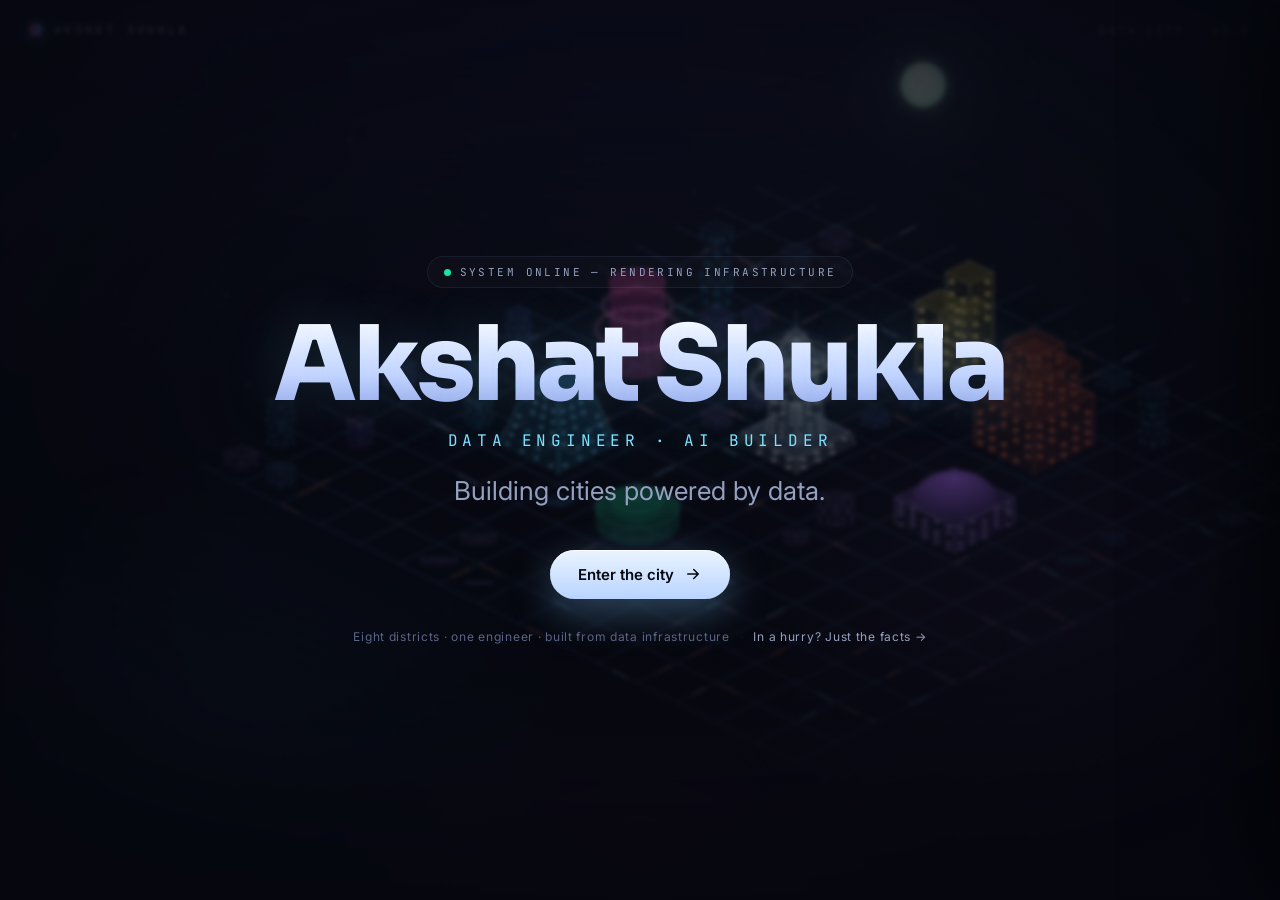
==== commit d568fae4: "NIGHT DRIVE: subtle synthwave reactivity, not a costume Iterated based on feedback: the full Outrun " ====
--- a/index.html
+++ b/index.html
@@ -121,9 +121,6 @@
           <div class="radio-sub" id="radio-sub"></div>
         </div>
         <div class="radio-head-btns">
-          <button id="radio-live" class="radio-live" aria-pressed="true" title="Toggle the city's beat-reactive lights">
-            <span class="radio-live-dot"></span>LIVE
-          </button>
           <button id="radio-close" class="radio-close" aria-label="Hide radio">
             <svg width="14" height="14" viewBox="0 0 24 24" fill="none">
               <path d="M6 6l12 12M18 6L6 18" stroke="currentColor" stroke-width="2" stroke-linecap="round"/>
@@ -131,18 +128,30 @@
           </button>
         </div>
       </div>
+
+      <!-- NIGHT DRIVE: a generated ambient synth track + the city subtly reacts -->
+      <button id="night-drive" class="night-drive" aria-pressed="false">
+        <span class="nd-eq" aria-hidden="true"><i></i><i></i><i></i><i></i><i></i></span>
+        <span class="nd-label">
+          <span class="nd-title">▶ NIGHT DRIVE</span>
+          <span class="nd-sub">A live synth track · the city quietly breathes with it</span>
+        </span>
+      </button>
+
       <ul id="radio-picks" class="radio-picks"></ul>
+      <div class="radio-divider"><span>or browse my real playlist</span></div>
       <div id="radio-player" class="radio-player">
-        <p class="radio-hint">▸ Tap play below to start the broadcast.</p>
+        <p class="radio-hint">▸ Tap play below to listen.</p>
       </div>
       <p class="radio-foot">
         <span class="radio-foot-dot"></span>
-        The Data City soundtrack · keep it low.
+        Night Drive is a synth track generated in-browser — truly audio-reactive.
       </p>
     </div>
   </aside>
 
   <script src="js/data.js"></script>
+  <script src="js/audio.js"></script>
   <script src="js/city.js"></script>
   <script src="js/app.js"></script>
 </body>
--- a/css/styles.css
+++ b/css/styles.css
@@ -836,6 +836,58 @@
   0%, 100% { opacity: 0.6; transform: scale(1); }
   50%      { opacity: 1;   transform: scale(1.25); }
 }
+
+/* NIGHT DRIVE button */
+.night-drive {
+  display: flex; align-items: center; gap: 12px; width: 100%; cursor: pointer;
+  margin-bottom: 14px; padding: 12px 14px; border-radius: 12px; text-align: left;
+  color: var(--ink); font: inherit;
+  background: rgba(255,255,255,0.03);
+  border: 1px solid color-mix(in srgb, var(--radio-accent) 32%, transparent);
+  box-shadow: inset 0 0 24px color-mix(in srgb, var(--radio-glow) 10%, transparent);
+  transition: border-color 0.2s var(--ease), background 0.2s var(--ease);
+}
+.night-drive:hover {
+  border-color: color-mix(in srgb, var(--radio-accent) 60%, transparent);
+  background: rgba(255,255,255,0.05);
+}
+.night-drive[aria-pressed="true"] {
+  border-color: color-mix(in srgb, var(--radio-accent) 75%, transparent);
+  background: color-mix(in srgb, var(--radio-accent) 8%, rgba(255,255,255,0.03));
+}
+.nd-label { display: flex; flex-direction: column; line-height: 1.15; }
+.nd-title { font-family: "Sora", sans-serif; font-weight: 800; font-size: 14px; letter-spacing: 0.02em; }
+.nd-sub { font-size: 10.5px; opacity: 0.78; }
+.nd-eq { display: inline-flex; align-items: flex-end; gap: 2.5px; height: 18px; width: 22px; flex-shrink: 0; }
+.nd-eq i {
+  display: block; width: 3px; border-radius: 2px;
+  background: linear-gradient(180deg, var(--radio-glow), var(--radio-accent));
+  height: 30%;
+  animation: nd-eq-bounce 0.9s ease-in-out infinite;
+}
+.nd-eq i:nth-child(1) { animation-delay: -0.1s; }
+.nd-eq i:nth-child(2) { animation-delay: -0.5s; }
+.nd-eq i:nth-child(3) { animation-delay: -0.3s; }
+.nd-eq i:nth-child(4) { animation-delay: -0.7s; }
+.nd-eq i:nth-child(5) { animation-delay: -0.2s; }
+@keyframes nd-eq-bounce { 0%,100% { height: 20%; } 50% { height: 95%; } }
+.night-drive[aria-pressed="false"] .nd-eq { opacity: 0.35; }
+.night-drive[aria-pressed="false"] .nd-eq i { animation-play-state: paused; }
+
+/* divider */
+.radio-divider {
+  display: flex; align-items: center; gap: 10px; margin: 4px 0 12px;
+  font-family: "JetBrains Mono", monospace; font-size: 9.5px;
+  letter-spacing: 0.12em; color: var(--ink-faint); text-transform: uppercase;
+}
+.radio-divider::before, .radio-divider::after { content: ""; flex: 1; height: 1px; background: var(--line); }
+
+/* pill glows + eq runs while NIGHT DRIVE is active */
+.radio.is-driving .radio-pill {
+  border-color: color-mix(in srgb, var(--radio-accent) 80%, transparent);
+  box-shadow: 0 8px 30px rgba(0,0,0,0.4), 0 0 30px color-mix(in srgb, var(--radio-glow) 45%, transparent);
+}
+.radio:not(.is-driving) .radio-eq i { animation-play-state: paused; opacity: 0.5; }
 
 /* ---- responsive ------------------------------------------------------ */
 @media (max-width: 720px) {
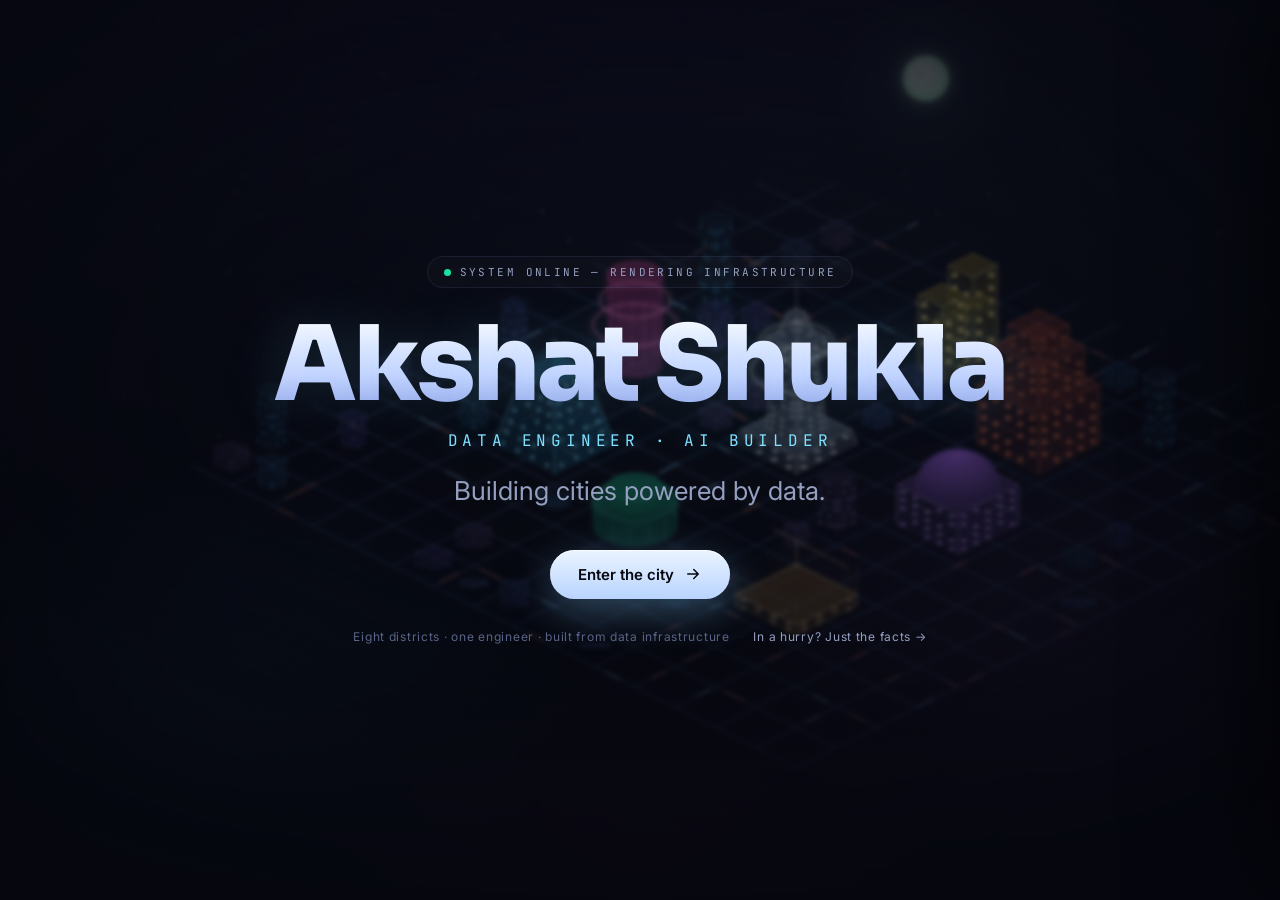
==== commit 76cd7949: "Mobile polish + resizable panel + pinch-to-zoom + cleaner chrome A consolidated cleanup pass focused" ====
--- a/index.html
+++ b/index.html
@@ -2,7 +2,7 @@
 <html lang="en">
 <head>
   <meta charset="UTF-8" />
-  <meta name="viewport" content="width=device-width, initial-scale=1.0, maximum-scale=1" />
+  <meta name="viewport" content="width=device-width, initial-scale=1, viewport-fit=cover" />
   <title>Akshat Shukla — Data Engineer · AI Builder</title>
   <meta name="description" content="Building cities powered by data. An interactive data city portfolio — Databricks, Snowflake, AI agents, and the platforms in between." />
   <meta name="author" content="Akshat Shukla" />
@@ -43,15 +43,6 @@
   <!-- hover tooltip -->
   <div id="tip" class="tip" role="status"></div>
 
-  <!-- top bar -->
-  <header class="topbar">
-    <div class="brand">
-      <span class="brand-mark"></span>
-      <span class="brand-name">AKSHAT&nbsp;SHUKLA</span>
-    </div>
-    <div class="topbar-meta">DATA&nbsp;CITY · v1.0</div>
-  </header>
-
   <!-- district rail -->
   <nav id="rail" class="rail" aria-label="Districts"></nav>
   <button id="rail-toggle" class="rail-toggle" aria-label="Toggle district panel" title="Hide / show districts">
@@ -91,6 +82,9 @@
   <!-- detail panel -->
   <div id="scrim" class="scrim"></div>
   <aside id="panel" class="panel" aria-label="District detail">
+    <div id="panel-resize" class="panel-resize" role="separator"
+         aria-orientation="vertical" aria-label="Resize panel"
+         title="Drag to resize"></div>
     <button id="panel-close" class="panel-close" aria-label="Close">
       <svg width="20" height="20" viewBox="0 0 24 24" fill="none">
         <path d="M6 6l12 12M18 6L6 18" stroke="currentColor" stroke-width="2" stroke-linecap="round"/>
--- a/css/styles.css
+++ b/css/styles.css
@@ -236,7 +236,7 @@
 /* ---- detail panel ---------------------------------------------------- */
 .panel {
   position: fixed; top: 0; right: 0; bottom: 0; z-index: 46;
-  width: min(560px, 94vw);
+  width: var(--panel-w, min(560px, 94vw));
   background: linear-gradient(180deg, rgba(13,16,33,0.96), rgba(8,10,22,0.98));
   backdrop-filter: blur(26px) saturate(150%);
   border-left: 1px solid var(--line);
@@ -245,12 +245,35 @@
   transition: transform 0.66s var(--ease);
   display: flex; flex-direction: column;
 }
+/* skip the slide transition while the user is actively dragging the edge */
+body.panel-resizing .panel { transition: none; }
 .panel::before {
   content: ""; position: absolute; top: 0; left: 0; right: 0; height: 3px;
   background: linear-gradient(90deg, transparent, var(--accent), transparent);
   box-shadow: 0 0 24px var(--glow);
 }
 .panel.open { transform: none; }
+
+/* resize handle on the left edge of the panel */
+.panel-resize {
+  position: absolute; top: 0; left: -4px; bottom: 0; width: 10px;
+  cursor: col-resize; z-index: 2;
+  background: transparent;
+  touch-action: none; /* let our pointer drag claim it on touch */
+  transition: background 0.2s var(--ease);
+}
+/* a faint guideline that fades in on hover/drag */
+.panel-resize::after {
+  content: ""; position: absolute; top: 28%; bottom: 28%; left: 50%;
+  width: 2px; transform: translateX(-50%); border-radius: 2px;
+  background: var(--accent);
+  opacity: 0; transition: opacity 0.2s var(--ease), box-shadow 0.2s var(--ease);
+}
+.panel-resize:hover::after,
+body.panel-resizing .panel-resize::after {
+  opacity: 0.7; box-shadow: 0 0 14px color-mix(in srgb, var(--accent) 55%, transparent);
+}
+body.panel-resizing { cursor: col-resize; user-select: none; }
 .panel-close {
   position: absolute; top: 20px; right: 20px; z-index: 2;
   width: 40px; height: 40px; border-radius: 50%;
@@ -896,16 +919,21 @@
   .rail-soon { display: none; }
   .rail-item { padding: 11px; }
   .rail-toggle { left: 66px; }
-  .radio { right: 14px; bottom: 64px; }
-  .radio-pill { padding: 8px 12px 8px 10px; }
-  .radio-pill-label .radio-freq { display: none; }
-  .radio-panel { width: 280px; }
+  /* The radio pill + panel is desktop-only — too cramped on phones. */
+  .radio { display: none; }
   .topbar { padding: 16px 18px; }
-  .contact { right: 14px; bottom: 14px; }
+  .contact { left: 14px; right: 14px; bottom: 14px; justify-content: center; }
   .contact-tag { display: none; }
+  .contact-links { flex-wrap: wrap; justify-content: center; }
   .panel-body { padding: 52px 24px 32px; }
   .skill-grid { grid-template-columns: 1fr; }
-  .ground-hint { font-size: 10px; bottom: 70px; }
+  /* On mobile the city's instructional hint always collides with the radio
+     pill + contact strip in the cramped bottom corner. Hide it — touch
+     users don't read corner hints anyway, they just tap things. */
+  .ground-hint { display: none; }
+  /* Resize handle is mouse-only; hide it on mobile so it doesn't sit in
+     the touch surface for the close button. */
+  .panel-resize { display: none; }
 }
 
 @media (prefers-reduced-motion: reduce) {
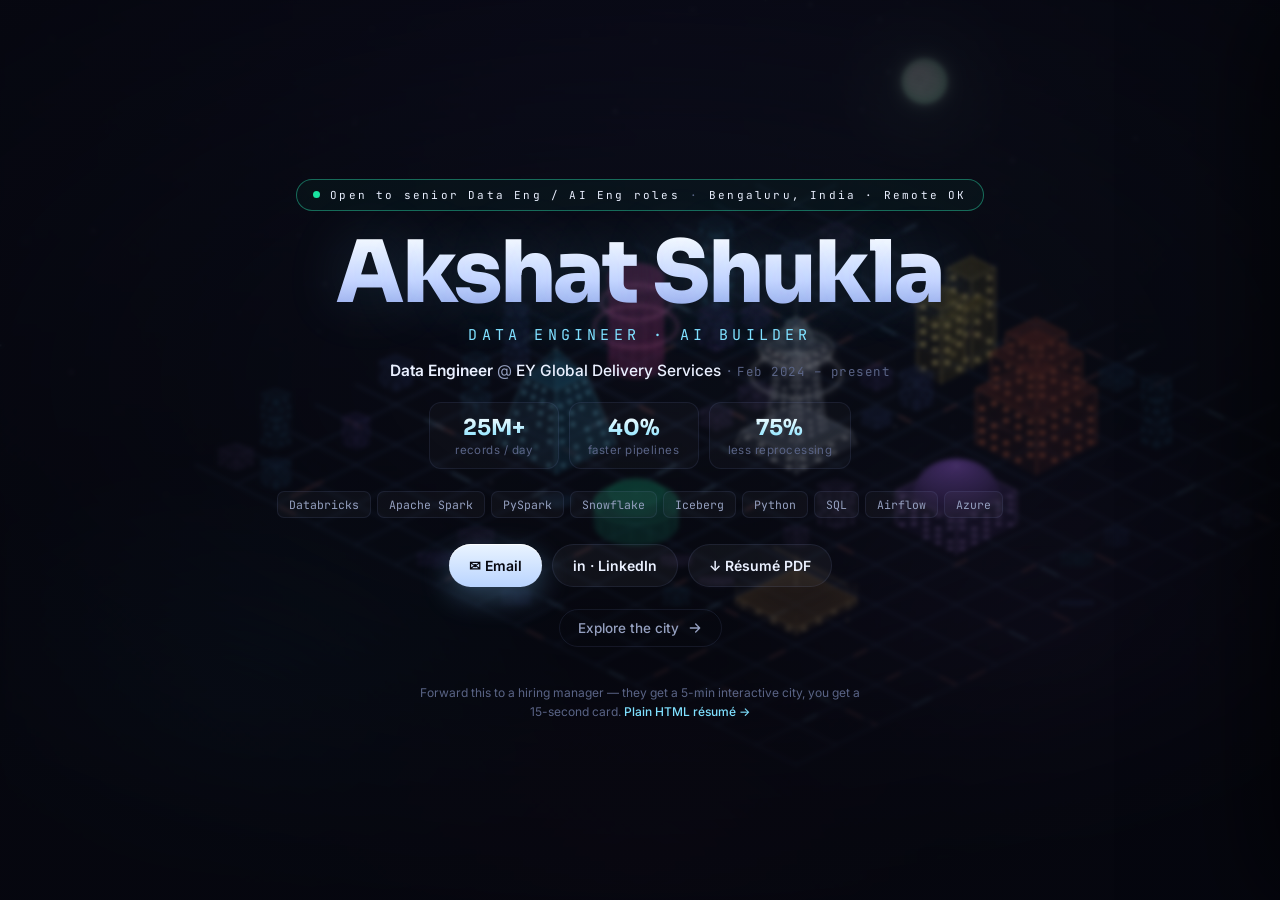
==== commit c79af845: "Recruiter screening hero + persistent contact pill + JSON-LD Major information-architecture pivot to" ====
--- a/index.html
+++ b/index.html
@@ -31,6 +31,40 @@
   <link rel="preconnect" href="https://fonts.gstatic.com" crossorigin />
   <link href="https://fonts.googleapis.com/css2?family=Inter:wght@400;500;600;700;800&family=Sora:wght@600;700;800&family=JetBrains+Mono:wght@400;500&display=swap" rel="stylesheet" />
   <link rel="stylesheet" href="css/styles.css" />
+
+  <!-- Schema.org Person — surfaces rich data when recruiters Google the name -->
+  <script type="application/ld+json">
+  {
+    "@context": "https://schema.org",
+    "@type": "Person",
+    "name": "Akshat Shukla",
+    "jobTitle": "Data Engineer",
+    "description": "Data Engineer at EY Global Delivery Services. Builds scalable ETL on Databricks, Apache Spark, and Snowflake — processing 25M+ records daily, with 40% faster pipelines and 75% less reprocessing via Apache Iceberg.",
+    "email": "akshatshukla.work411@gmail.com",
+    "url": "https://data-city.vercel.app/",
+    "image": "https://data-city.vercel.app/assets/og.png",
+    "sameAs": [
+      "https://www.linkedin.com/in/akshatshukla411",
+      "https://github.com/hacking-this"
+    ],
+    "address": {
+      "@type": "PostalAddress",
+      "addressLocality": "Bengaluru",
+      "addressRegion": "Karnataka",
+      "addressCountry": "IN"
+    },
+    "worksFor": { "@type": "Organization", "name": "EY Global Delivery Services" },
+    "alumniOf": { "@type": "CollegeOrUniversity", "name": "Vellore Institute of Technology" },
+    "knowsAbout": ["Databricks","Apache Spark","PySpark","Snowflake","Apache Iceberg","Delta Lake","Python","SQL","Apache Airflow","Azure","AWS","ETL","Data Warehousing","LLMs","MCP"],
+    "hasCredential": [
+      "Databricks Certified Data Engineer Professional",
+      "Databricks Certified Data Engineer Associate",
+      "Microsoft Certified: Azure AI Fundamentals (AI-900)",
+      "Microsoft Certified: Azure Fundamentals (AZ-900)",
+      "Microsoft Certified: GitHub Copilot (GH-300)"
+    ]
+  }
+  </script>
 </head>
 <body>
   <!-- ambient backdrop -->
@@ -51,30 +85,58 @@
     </svg>
   </button>
 
+  <!-- Persistent "hire me" pill: visible after the hero is dismissed,
+       so a hiring manager deep in the city is always one tap away from
+       contacting Akshat. Hidden while a district panel is open. -->
+  <aside id="hire" class="hire" aria-label="Contact">
+    <button id="hire-toggle" class="hire-pill" aria-expanded="false" aria-controls="hire-menu">
+      <span class="hire-dot"></span>
+      <span class="hire-pill-label">Open to roles</span>
+      <span class="hire-pill-sep">·</span>
+      <span class="hire-pill-cta">Get in touch</span>
+    </button>
+    <div id="hire-menu" class="hire-menu" role="menu" aria-hidden="true"></div>
+  </aside>
+
   <!-- ground hint -->
   <div class="ground-hint" aria-hidden="true">
     <span>Drag to explore · scroll to zoom · click a district</span>
   </div>
 
   <!-- hero overlay -->
+  <!-- The hero IS the recruiter screening card. Everything a recruiter
+       needs to forward this candidate is visible in <15s without a click.
+       The cinematic city is the secondary CTA at the bottom. -->
   <section id="hero" class="hero">
     <div class="hero-inner">
-      <div class="hero-eyebrow">
-        <span class="pulse-dot"></span> SYSTEM ONLINE — RENDERING INFRASTRUCTURE
-      </div>
+      <div class="hero-eyebrow" id="hero-status">
+        <span class="pulse-dot"></span>
+        <span id="hero-status-text"></span>
+        <span class="hero-eyebrow-sep">·</span>
+        <span id="hero-location"></span>
+      </div>
+
       <h1 id="hero-name" class="hero-name"></h1>
       <div id="hero-role" class="hero-role"></div>
-      <p id="hero-tag" class="hero-tag"></p>
-      <button id="enter" class="enter-btn">
-        <span>Enter the city</span>
-        <svg width="18" height="18" viewBox="0 0 24 24" fill="none">
+
+      <div class="hero-current" id="hero-current"></div>
+
+      <div class="hero-stats" id="hero-stats" aria-label="Impact metrics"></div>
+
+      <div class="hero-stack" id="hero-stack" aria-label="Core stack"></div>
+
+      <div class="hero-actions" id="hero-actions"></div>
+
+      <button id="enter" class="enter-btn hero-secondary">
+        <span>Explore the city</span>
+        <svg width="16" height="16" viewBox="0 0 24 24" fill="none" aria-hidden="true">
           <path d="M5 12h14M13 6l6 6-6 6" stroke="currentColor" stroke-width="2" stroke-linecap="round" stroke-linejoin="round"/>
         </svg>
       </button>
+
       <div class="hero-foot">
-        Eight districts · one engineer · built from data infrastructure
-        <span class="hero-sep">·</span>
-        <a class="hero-quiet-link" href="/resume">In a hurry? Just the facts →</a>
+        Forward this to a hiring manager — they get a 5-min interactive city,
+        you get a 15-second card. <a class="hero-quiet-link" href="/resume">Plain HTML résumé →</a>
       </div>
     </div>
   </section>
--- a/css/styles.css
+++ b/css/styles.css
@@ -162,17 +162,20 @@
 }
 .hero.dismiss { opacity: 0; backdrop-filter: blur(0); pointer-events: none; }
 .hero-inner {
-  text-align: center; max-width: 760px;
-  animation: heroIn 1.2s var(--ease) both;
-}
-@keyframes heroIn { from { opacity: 0; transform: translateY(22px); } to { opacity: 1; transform: none; } }
+  text-align: center; max-width: 780px; width: 100%;
+  animation: heroIn 0.9s var(--ease) both;
+}
+@keyframes heroIn { from { opacity: 0; transform: translateY(16px); } to { opacity: 1; transform: none; } }
+
+/* Status chip (eyebrow): "Open to roles · Bengaluru · Remote OK" */
 .hero-eyebrow {
-  display: inline-flex; align-items: center; gap: 9px;
+  display: inline-flex; align-items: center; gap: 10px; flex-wrap: wrap; justify-content: center;
   font-family: "JetBrains Mono", monospace;
-  font-size: 11px; letter-spacing: 0.22em; color: var(--ink-dim);
-  padding: 8px 16px; border: 1px solid var(--line); border-radius: 100px;
-  background: rgba(255,255,255,0.02);
-}
+  font-size: 11px; letter-spacing: 0.2em; color: var(--ink);
+  padding: 8px 16px; border: 1px solid color-mix(in srgb, #19e3a0 38%, var(--line));
+  border-radius: 100px; background: rgba(25,227,160,0.04);
+}
+.hero-eyebrow-sep { color: var(--ink-faint); }
 .pulse-dot {
   width: 7px; height: 7px; border-radius: 50%; background: #19e3a0;
   box-shadow: 0 0 0 0 rgba(25,227,160,0.6); animation: pulse 2s infinite;
@@ -182,46 +185,121 @@
   70% { box-shadow: 0 0 0 9px rgba(25,227,160,0); }
   100% { box-shadow: 0 0 0 0 rgba(25,227,160,0); }
 }
+
 .hero-name {
   font-family: "Sora", sans-serif; font-weight: 800;
-  font-size: clamp(48px, 9vw, 104px);
+  font-size: clamp(40px, 8vw, 86px);
   line-height: 0.98; letter-spacing: -0.03em;
-  margin: 26px 0 14px;
+  margin: 20px 0 10px;
   background: linear-gradient(180deg, #ffffff 0%, #c8d4ff 60%, #8ea2e6 100%);
   -webkit-background-clip: text; background-clip: text; color: transparent;
   text-shadow: 0 0 60px rgba(127,224,255,0.18);
 }
 .hero-role {
   font-family: "JetBrains Mono", monospace;
-  font-size: clamp(13px, 2vw, 16px); letter-spacing: 0.3em;
+  font-size: clamp(12px, 1.6vw, 15px); letter-spacing: 0.28em;
   color: var(--glow); text-transform: uppercase;
   text-shadow: 0 0 22px rgba(127,224,255,0.4);
 }
-.hero-tag {
-  font-size: clamp(18px, 3vw, 26px); color: var(--ink-dim);
-  margin: 22px auto 0; max-width: 520px; line-height: 1.4; font-weight: 400;
-}
-.enter-btn {
-  margin-top: 40px;
-  display: inline-flex; align-items: center; gap: 10px;
-  font-family: "Inter", sans-serif; font-size: 15px; font-weight: 600;
-  color: #06070f; cursor: pointer;
-  padding: 15px 28px; border: 0; border-radius: 100px;
-  background: linear-gradient(180deg, #eaf4ff, #b9d4ff);
-  box-shadow: 0 12px 40px rgba(127,200,255,0.35), inset 0 1px 0 rgba(255,255,255,0.8);
-  transition: transform 0.3s var(--ease), box-shadow 0.3s var(--ease);
-}
-.enter-btn:hover { transform: translateY(-2px); box-shadow: 0 18px 54px rgba(127,200,255,0.5); }
-.enter-btn svg { transition: transform 0.3s var(--ease); }
-.enter-btn:hover svg { transform: translateX(4px); }
+
+/* "Data Engineer @ EY Global Delivery Services · Feb 2024 – present" */
+.hero-current {
+  margin-top: 16px; font-size: clamp(13.5px, 1.8vw, 15.5px); color: var(--ink-dim);
+}
+.hero-current-role { color: var(--ink); font-weight: 600; }
+.hero-current-org { color: var(--ink); font-weight: 500; }
+.hero-current-sep { color: var(--ink-faint); margin: 0 2px; }
+.hero-current-period { font-family: "JetBrains Mono", monospace; font-size: 12.5px; color: var(--ink-faint); letter-spacing: 0.04em; }
+
+/* Impact stats: 25M+/day, 40%, 75% */
+.hero-stats {
+  display: flex; justify-content: center; gap: 10px; margin-top: 22px; flex-wrap: wrap;
+}
+.hero-stat {
+  padding: 11px 18px; border-radius: 12px; min-width: 130px;
+  background: rgba(255,255,255,0.025); border: 1px solid var(--line);
+}
+.hero-stat-v {
+  font-family: "Sora", sans-serif; font-weight: 700; font-size: 22px;
+  background: linear-gradient(180deg, #fff, #7fe0ff);
+  -webkit-background-clip: text; background-clip: text; color: transparent;
+}
+.hero-stat-k { font-size: 11.5px; color: var(--ink-faint); margin-top: 2px; letter-spacing: 0.04em; }
+
+/* Stack chips: Databricks · Spark · ... */
+.hero-stack {
+  display: flex; flex-wrap: wrap; justify-content: center; gap: 6px;
+  margin-top: 22px;
+}
+.hero-tech {
+  font-family: "JetBrains Mono", monospace; font-size: 11.5px; color: var(--ink-dim);
+  padding: 5px 11px; border-radius: 7px;
+  background: rgba(255,255,255,0.03); border: 1px solid var(--line);
+}
+
+/* Primary CTAs: Email · LinkedIn · Résumé */
+.hero-actions {
+  display: flex; flex-wrap: wrap; justify-content: center; gap: 10px; margin-top: 26px;
+}
+.hero-action {
+  display: inline-flex; align-items: center; gap: 8px;
+  font-family: "Inter", sans-serif; font-size: 14px; font-weight: 600;
+  text-decoration: none; cursor: pointer;
+  padding: 12px 20px; border-radius: 100px;
+  color: var(--ink); background: rgba(255,255,255,0.045); border: 1px solid var(--line);
+  transition: transform 0.2s var(--ease), border-color 0.2s var(--ease), background 0.2s var(--ease);
+}
+.hero-action:hover {
+  transform: translateY(-1px);
+  border-color: color-mix(in srgb, var(--glow) 55%, transparent);
+  background: rgba(255,255,255,0.07);
+}
+.hero-action.is-primary {
+  color: #06070f; background: linear-gradient(180deg, #eaf4ff, #b9d4ff); border: 0;
+  box-shadow: 0 10px 30px rgba(127,200,255,0.32), inset 0 1px 0 rgba(255,255,255,0.8);
+}
+.hero-action.is-primary:hover {
+  box-shadow: 0 14px 40px rgba(127,200,255,0.5), inset 0 1px 0 rgba(255,255,255,0.8);
+}
+
+/* Secondary CTA: explore the city — quieter than the contact actions */
+.enter-btn.hero-secondary {
+  margin-top: 22px;
+  display: inline-flex; align-items: center; gap: 8px;
+  font-family: "Inter", sans-serif; font-size: 13.5px; font-weight: 500;
+  color: var(--ink-dim); cursor: pointer;
+  padding: 10px 18px; border: 1px solid var(--line); border-radius: 100px;
+  background: transparent; box-shadow: none;
+  transition: color 0.2s var(--ease), border-color 0.2s var(--ease), background 0.2s var(--ease);
+}
+.enter-btn.hero-secondary:hover {
+  color: var(--ink);
+  border-color: color-mix(in srgb, var(--glow) 50%, transparent);
+  background: rgba(255,255,255,0.03);
+  transform: none;
+}
+.enter-btn.hero-secondary svg { transition: transform 0.2s var(--ease); }
+.enter-btn.hero-secondary:hover svg { transform: translateX(3px); }
+
 .hero-foot {
-  margin-top: 30px; font-size: 12px; color: var(--ink-faint);
-  letter-spacing: 0.06em;
-  display: flex; flex-wrap: wrap; justify-content: center; align-items: center; gap: 10px;
-}
-.hero-sep { color: var(--line); }
-.hero-quiet-link { color: var(--ink-dim); text-decoration: none; transition: color 0.2s; }
-.hero-quiet-link:hover { color: var(--glow); }
+  margin-top: 36px; font-size: 12px; color: var(--ink-faint);
+  line-height: 1.6; max-width: 440px; margin-left: auto; margin-right: auto;
+}
+.hero-quiet-link {
+  color: var(--glow); text-decoration: none; font-weight: 500;
+  transition: color 0.2s;
+}
+.hero-quiet-link:hover { color: #fff; }
+
+@media (max-width: 540px) {
+  .hero-name { font-size: clamp(36px, 12vw, 56px); margin-top: 18px; }
+  .hero-stats { gap: 6px; }
+  .hero-stat { padding: 9px 12px; min-width: 0; flex: 1 1 90px; }
+  .hero-stat-v { font-size: 18px; }
+  .hero-current { font-size: 12.5px; }
+  .hero-action { font-size: 13px; padding: 10px 16px; }
+  .hero-foot { font-size: 11px; margin-top: 28px; }
+}
 
 /* ---- scrim ----------------------------------------------------------- */
 .scrim {
@@ -693,6 +771,64 @@
   transition: all 0.25s var(--ease);
 }
 .contact-links a:hover { color: var(--ink); border-color: rgba(127,224,255,0.4); box-shadow: 0 0 18px rgba(127,224,255,0.18); }
+
+/* ---- "Hire me" pill — persistent contact CTA after hero is dismissed ---- */
+.hire {
+  position: fixed; left: 50%; bottom: 24px; z-index: 30;
+  transform: translateX(-50%) translateY(8px);
+  opacity: 0; pointer-events: none;
+  transition: opacity 0.6s var(--ease) 0.8s, transform 0.6s var(--ease) 0.8s;
+}
+body.entered .hire { opacity: 1; transform: translateX(-50%); pointer-events: auto; }
+body.panel-open .hire { opacity: 0; pointer-events: none; }
+
+.hire-pill {
+  display: inline-flex; align-items: center; gap: 10px; cursor: pointer;
+  font: inherit; padding: 9px 16px; border-radius: 100px;
+  background: var(--glass); backdrop-filter: blur(18px) saturate(150%);
+  border: 1px solid color-mix(in srgb, #19e3a0 35%, var(--line));
+  color: var(--ink); font-size: 13px;
+  box-shadow: 0 8px 30px rgba(0,0,0,0.4), 0 0 22px rgba(25,227,160,0.12);
+  transition: border-color 0.25s, box-shadow 0.25s, transform 0.25s var(--ease);
+}
+.hire-pill:hover {
+  border-color: color-mix(in srgb, #19e3a0 65%, transparent);
+  box-shadow: 0 12px 36px rgba(0,0,0,0.5), 0 0 32px rgba(25,227,160,0.28);
+  transform: translateY(-1px);
+}
+.hire-dot {
+  width: 7px; height: 7px; border-radius: 50%; background: #19e3a0;
+  box-shadow: 0 0 0 0 rgba(25,227,160,0.55);
+  animation: pulse 2s infinite;
+  flex-shrink: 0;
+}
+.hire-pill-label {
+  font-family: "JetBrains Mono", monospace; font-size: 11px;
+  letter-spacing: 0.18em; color: var(--ink-dim);
+}
+.hire-pill-sep { color: var(--ink-faint); }
+.hire-pill-cta { color: var(--ink); font-weight: 600; }
+
+.hire-menu {
+  position: absolute; bottom: calc(100% + 10px); left: 50%; transform: translateX(-50%) translateY(6px);
+  width: 280px;
+  padding: 8px; border-radius: 14px;
+  background: linear-gradient(180deg, rgba(13,16,33,0.96), rgba(8,10,22,0.98));
+  backdrop-filter: blur(22px) saturate(150%);
+  border: 1px solid var(--line);
+  box-shadow: 0 24px 60px rgba(0,0,0,0.6);
+  opacity: 0; pointer-events: none;
+  transition: opacity 0.25s var(--ease), transform 0.25s var(--ease);
+}
+.hire.is-open .hire-menu {
+  opacity: 1; transform: translateX(-50%); pointer-events: auto;
+}
+.hire-item {
+  display: block; padding: 10px 13px; border-radius: 9px;
+  font-size: 13.5px; color: var(--ink); text-decoration: none;
+  transition: background 0.2s var(--ease), color 0.2s;
+}
+.hire-item:hover { background: rgba(255,255,255,0.05); color: var(--glow); }
 
 /* ---- NIGHT.RADIO — corner ambient music widget ---- */
 .radio {
@@ -934,6 +1070,12 @@
   /* Resize handle is mouse-only; hide it on mobile so it doesn't sit in
      the touch surface for the close button. */
   .panel-resize { display: none; }
+  /* Hire pill on mobile — sits above the bottom contact strip; tighter copy */
+  .hire { bottom: 76px; }
+  .hire-pill { padding: 8px 13px; font-size: 12px; }
+  .hire-pill-label { display: none; }
+  .hire-pill-sep { display: none; }
+  .hire-menu { width: 240px; }
 }
 
 @media (prefers-reduced-motion: reduce) {
